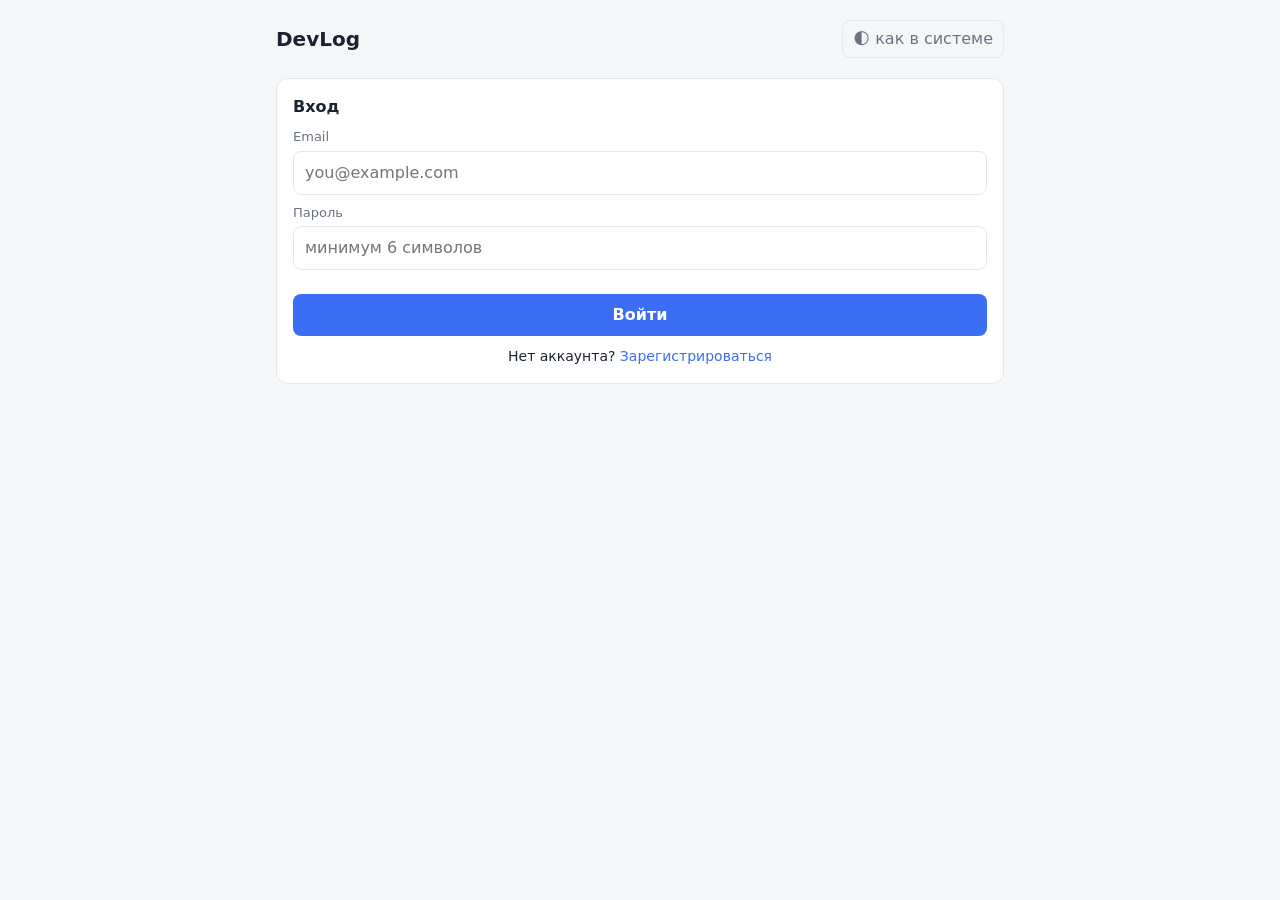
==== backend/src/main/resources/static/index.html @ 296bb6c6 "Отчёты по темам вместо пересказа по дням + очередь ИИ переживает лимит Groq + CI/CD Отчёт: - ИИ полу" ====
<!doctype html>
<html lang="ru">
<head>
<meta charset="utf-8">
<meta name="viewport" content="width=device-width, initial-scale=1">
<title>DevLog — дневник разработчика</title>
<style>
  /* Светлая тема — значения по умолчанию. Все цвета живут в переменных,
     поэтому тёмная тема ниже переопределяет только их, а не всю разметку. */
  :root {
    --bg: #f5f6f8; --card: #ffffff; --ink: #1c2330; --muted: #6b7382;
    --line: #e3e6ec; --accent: #3b6ef5; --accent-ink: #fff;
    --ok: #1f9d55; --warn: #b7791f; --err: #d64545;
    --input-bg: #ffffff; --chip-bg: #eef0f4; --accent-bg: #eef2fe;
    --ok-bg: #e7f6ec; --warn-bg: #fdf3e2; --err-bg: #fbe9e9;
    --preview-bg: #fbfcfe;
    --hm0: #e9ecf1; --hm1: #bcd0fb; --hm2: #8fb0f8; --hm3: #5f8bf4; --hm4: #3b6ef5;
  }

  /* Тёмная тема: либо выбрана кнопкой, либо взята из настроек системы
     (если пользователь явно не выбрал светлую). */
  :root[data-theme="dark"],
  :root:not([data-theme="light"]) {
    color-scheme: light;
  }
  @media (prefers-color-scheme: dark) {
    :root:not([data-theme="light"]) {
      color-scheme: dark;
      --bg: #14171d; --card: #1b1f27; --ink: #e7eaf0; --muted: #9aa3b2;
      --line: #2b313c; --accent: #6f97ff; --accent-ink: #0f1218;
      --ok: #4ec27f; --warn: #e0a33c; --err: #f07070;
      --input-bg: #141821; --chip-bg: #252b36; --accent-bg: #232c46;
      --ok-bg: #1b3327; --warn-bg: #33290f; --err-bg: #3a1f1f;
      --preview-bg: #171b22;
      --hm0: #262c36; --hm1: #24406e; --hm2: #33589b; --hm3: #4b74c9; --hm4: #6f97ff;
    }
  }
  :root[data-theme="dark"] {
    color-scheme: dark;
    --bg: #14171d; --card: #1b1f27; --ink: #e7eaf0; --muted: #9aa3b2;
    --line: #2b313c; --accent: #6f97ff; --accent-ink: #0f1218;
    --ok: #4ec27f; --warn: #e0a33c; --err: #f07070;
    --input-bg: #141821; --chip-bg: #252b36; --accent-bg: #232c46;
    --ok-bg: #1b3327; --warn-bg: #33290f; --err-bg: #3a1f1f;
    --preview-bg: #171b22;
    --hm0: #262c36; --hm1: #24406e; --hm2: #33589b; --hm3: #4b74c9; --hm4: #6f97ff;
  }
  * { box-sizing: border-box; }
  body { margin: 0; font-family: system-ui, -apple-system, "Segoe UI", Roboto, sans-serif;
    background: var(--bg); color: var(--ink); line-height: 1.5; }
  .wrap { max-width: 760px; margin: 0 auto; padding: 20px 16px 60px; }
  header.top { display: flex; align-items: center; justify-content: space-between; margin-bottom: 20px; }
  header.top h1 { font-size: 20px; margin: 0; }
  .muted { color: var(--muted); }
  .card { background: var(--card); border: 1px solid var(--line); border-radius: 12px; padding: 16px; margin-bottom: 14px; }
  label { display: block; font-size: 13px; color: var(--muted); margin: 8px 0 4px; }
  input, textarea, button, select { font: inherit; }
  input, textarea, select { width: 100%; padding: 9px 11px; border: 1px solid var(--line); border-radius: 8px;
    background: var(--input-bg); color: var(--ink); }
  textarea { resize: vertical; min-height: 76px; }
  .proj { display: inline-flex; align-items: center; gap: 5px; font-size: 12px; font-weight: 600;
    color: var(--muted); background: var(--chip-bg); padding: 2px 8px; border-radius: 6px; }
  .proj .dot { width: 8px; height: 8px; border-radius: 50%; background: var(--muted); }
  .proj-row { display: flex; align-items: center; justify-content: space-between; gap: 10px;
    padding: 8px 0; border-bottom: 1px solid var(--line); }
  .proj-row:last-child { border-bottom: none; }
  .ai-off { font-size: 11px; color: var(--warn); background: var(--warn-bg); padding: 1px 6px; border-radius: 5px; }
  button { cursor: pointer; border: none; border-radius: 8px; padding: 9px 14px; font-weight: 600; }
  button.primary { background: var(--accent); color: var(--accent-ink); }
  button.ghost { background: transparent; color: var(--muted); border: 1px solid var(--line); padding: 6px 10px; font-weight: 500; }
  button:disabled { opacity: .55; cursor: default; }
  .row { display: flex; gap: 10px; }
  .row > * { flex: 1; }
  .day { font-size: 13px; font-weight: 700; color: var(--muted); margin: 18px 2px 8px; text-transform: uppercase; letter-spacing: .03em; }
  .entry .raw { white-space: pre-wrap; }
  .badge { display: inline-block; font-size: 12px; font-weight: 600; padding: 2px 8px; border-radius: 20px; }
  .b-queued, .b-processing { background: var(--warn-bg); color: var(--warn); }
  .b-structured { background: var(--ok-bg); color: var(--ok); }
  .b-failed { background: var(--err-bg); color: var(--err); }
  .b-draft { background: var(--chip-bg); color: var(--muted); }
  .struct { margin-top: 10px; border-top: 1px dashed var(--line); padding-top: 10px; }
  .struct h4 { margin: 8px 0 2px; font-size: 13px; }
  .struct ul { margin: 2px 0 0; padding-left: 18px; }
  .tags { margin-top: 8px; }
  .tag-btn { cursor: pointer; }
  .tag { display: inline-block; background: var(--accent-bg); color: var(--accent); font-size: 12px; padding: 2px 8px; border-radius: 6px; margin: 2px 4px 0 0; }
  .entry-actions { margin-top: 10px; display: flex; gap: 8px; }
  .err { color: var(--err); font-size: 13px; min-height: 18px; }
  .ai-err { margin-top: 8px; font-size: 12px; color: var(--err); background: var(--err-bg); padding: 6px 9px; border-radius: 6px; }
  .hint-row { display: flex; justify-content: space-between; gap: 10px; font-size: 12px; margin-top: 4px; }
  /* Календарь активности: 7 строк (дни недели), недели идут колонками — как контрибуции на GitHub. */
  .hm-scroll { overflow-x: auto; padding-bottom: 4px; }
  .heatmap { display: grid; grid-template-rows: repeat(7, 10px); grid-auto-flow: column;
    grid-auto-columns: 10px; gap: 3px; width: max-content; }
  .hm-months { display: grid; grid-auto-flow: column; grid-auto-columns: 10px; gap: 3px;
    width: max-content; font-size: 10px; color: var(--muted); height: 14px; }
  .hm-cell { width: 10px; height: 10px; border-radius: 2px; background: var(--hm0); cursor: pointer; }
  .hm-cell.l1 { background: var(--hm1); } .hm-cell.l2 { background: var(--hm2); }
  .hm-cell.l3 { background: var(--hm3); } .hm-cell.l4 { background: var(--hm4); }
  .hm-cell.hm-out { visibility: hidden; }
  .hm-cell.hm-sel { outline: 2px solid var(--ink); outline-offset: 1px; }
  .streak { font-size: 15px; font-weight: 700; }
  .stats-head { display: flex; justify-content: space-between; align-items: baseline; gap: 10px;
    flex-wrap: wrap; margin-bottom: 10px; }
  .day-chip { display: inline-flex; align-items: center; gap: 6px; font-size: 12px; font-weight: 600;
    background: var(--accent-bg); color: var(--accent); padding: 3px 9px; border-radius: 6px; cursor: pointer; }
  .counter-over { color: var(--err); font-weight: 600; }
  /* Предпросмотр отчёта: показываем готовый документ, а не исходник Markdown. */
  .report-preview { margin-top: 10px; padding: 14px 16px; background: var(--preview-bg); border: 1px solid var(--line);
    border-radius: 8px; max-height: 420px; overflow-y: auto; }
  .report-preview h1 { font-size: 19px; margin: 0 0 8px; }
  .report-preview h2 { font-size: 15px; margin: 16px 0 4px; }
  .report-preview h3 { font-size: 14px; margin: 12px 0 2px; }
  .report-preview ul, .report-preview ol { margin: 4px 0; padding-left: 20px; }
  .report-preview code { font-size: 12px; background: var(--chip-bg); padding: 1px 5px; border-radius: 4px; }
  .report-preview p { margin: 6px 0; }
  .report-preview table { border-collapse: collapse; width: 100%; margin: 10px 0; font-size: 13px;
    display: block; overflow-x: auto; }
  .report-preview th, .report-preview td { border: 1px solid var(--line); padding: 5px 9px; text-align: left; }
  .report-preview th { background: var(--chip-bg); font-weight: 600; }
  .rep-row { display: flex; justify-content: space-between; align-items: center; gap: 10px;
    padding: 8px 0; border-bottom: 1px solid var(--line); font-size: 13px; }
  .rep-row:last-child { border-bottom: none; }
  .edit-box { width: 100%; }
  .switch { text-align: center; margin-top: 10px; font-size: 14px; }
  a.link { color: var(--accent); cursor: pointer; text-decoration: none; }
  .hidden { display: none; }
</style>
<script>
  // Ставим тему до отрисовки страницы, иначе при загрузке мигнёт светлым фоном.
  (function () {
    var t = localStorage.getItem('devlog_theme');
    if (t === 'dark' || t === 'light') document.documentElement.setAttribute('data-theme', t);
  })();
</script>
</head>
<body>
<div class="wrap">

  <!-- Экран входа/регистрации -->
  <section id="auth">
    <header class="top">
      <h1>DevLog</h1>
      <button class="ghost theme-btn" title="Тема оформления"></button>
    </header>
    <div class="card">
      <div id="authTitle" style="font-weight:700; margin-bottom:6px;">Вход</div>
      <div id="nameField" class="hidden">
        <label>Имя</label>
        <input id="name" placeholder="Как вас звать">
      </div>
      <label>Email</label>
      <input id="email" type="email" placeholder="you@example.com" autocomplete="username">
      <label>Пароль</label>
      <input id="password" type="password" placeholder="минимум 6 символов" autocomplete="current-password">
      <div class="err" id="authErr"></div>
      <button class="primary" id="authBtn" style="width:100%; margin-top:6px;">Войти</button>
      <div class="switch">
        <span id="switchText">Нет аккаунта?</span>
        <a class="link" id="switchLink">Зарегистрироваться</a>
      </div>
    </div>
  </section>

  <!-- Основной экран -->
  <section id="app" class="hidden">
    <header class="top">
      <h1>DevLog</h1>
      <div style="display:flex; align-items:center; gap:8px;">
        <span class="muted" id="who"></span>
        <button class="ghost theme-btn" title="Тема оформления"></button>
        <button class="ghost" id="logout">Выйти</button>
      </div>
    </header>

    <div class="card">
      <div style="font-weight:700; margin-bottom:4px;">Что сделал сегодня?</div>
      <div class="muted" style="font-size:13px;">Бросьте сюда сырые заметки — ИИ разберёт их на шаги, решения и итог.</div>
      <div class="row">
        <div>
          <label>Дата работы</label>
          <input id="occurredOn" type="date">
        </div>
        <div>
          <label>Проект</label>
          <select id="entryProject"><option value="">— без проекта —</option></select>
        </div>
      </div>
      <label>Заметка</label>
      <textarea id="rawText" placeholder="Напр.: чинил баг с виджетом — updateAll не звался при смене города, поправил, собрал v1.0.1"></textarea>
      <div class="hint-row">
        <span class="muted" id="draftHint"></span>
        <span class="muted" id="counter"></span>
      </div>
      <div class="err" id="addErr"></div>
      <button class="primary" id="addBtn" style="margin-top:6px;">Добавить запись</button>
      <span class="muted" style="font-size:12px; margin-left:8px;">или Ctrl+Enter</span>
    </div>

    <!-- Календарь активности за год + серия дней -->
    <div class="card" id="statsCard">
      <div class="stats-head">
        <span class="streak" id="streakText"></span>
        <span class="muted" style="font-size:13px;" id="statsSummary"></span>
      </div>
      <div class="hm-scroll">
        <div class="hm-months" id="heatmapMonths"></div>
        <div class="heatmap" id="heatmap"></div>
      </div>
    </div>

    <input id="searchBox" placeholder="Поиск по записям, сути и тегам" style="margin-bottom:10px;">

    <div style="display:flex; justify-content:space-between; align-items:center; gap:10px;">
      <select id="feedFilter" style="max-width:220px;"><option value="">Все проекты</option></select>
      <div style="display:flex; gap:8px;">
        <button class="ghost" id="projectsBtn">Проекты</button>
        <button class="ghost" id="githubBtn">GitHub</button>
        <button class="ghost" id="gitlabBtn">GitLab</button>
        <button class="ghost" id="textImportBtn">Импорт текста</button>
        <button class="ghost" id="reportBtn">Отчёты</button>
        <button class="ghost" id="refresh">Обновить</button>
      </div>
    </div>
    <div id="filterRow" style="margin-top:10px; display:flex; gap:8px; flex-wrap:wrap;">
      <span class="day-chip hidden" id="dayFilterChip"></span>
      <span class="day-chip hidden" id="tagFilterChip"></span>
    </div>
    <div id="feed"></div>

    <!-- Панель управления проектами -->
    <div id="projectPanel" class="card hidden">
      <div style="display:flex; justify-content:space-between; align-items:center;">
        <b>Проекты</b>
        <button class="ghost" id="projectClose">Закрыть</button>
      </div>
      <div class="muted" style="font-size:13px; margin-top:4px;">Группируйте записи по клиентам или продуктам. Для конфиденциального проекта можно выключить ИИ — его записи не отправляются на обработку.</div>
      <div id="projectList" style="margin-top:8px;"></div>
      <div class="row" style="margin-top:10px; align-items:flex-end;">
        <div style="flex:2;">
          <label>Название нового проекта</label>
          <input id="newProjectName" placeholder="Напр.: Клиент Acme">
        </div>
        <div style="flex:0 0 auto; padding-bottom:9px;">
          <label style="display:flex; align-items:center; gap:6px; margin:0; cursor:pointer;">
            <input type="checkbox" id="newProjectAiOff" style="width:auto;"> ИИ выкл.
          </label>
        </div>
      </div>
      <button class="primary" id="addProjectBtn" style="margin-top:8px;">Добавить проект</button>
    </div>

    <!-- Панель импорта коммитов с GitHub -->
    <div id="githubPanel" class="card hidden">
      <div style="display:flex; justify-content:space-between; align-items:center;">
        <b>Импорт коммитов с GitHub</b>
        <button class="ghost" id="githubClose">Закрыть</button>
      </div>
      <div class="muted" style="font-size:13px; margin-top:4px;">
        Коммиты за день превращаются в одну запись дневника — дальше её разбирает ИИ,
        как обычную заметку. Без токена ниже — только публичная активность: открытые
        репозитории и примерно последние 90 дней.
      </div>

      <label>Логин на GitHub</label>
      <div class="row" style="align-items:flex-end;">
        <div style="flex:2;"><input id="githubLogin" placeholder="например, vihrea1337"></div>
        <div style="flex:0 0 auto; padding-bottom:0;">
          <button class="ghost" id="githubSave">Сохранить</button>
        </div>
      </div>

      <label style="margin-top:10px; display:block;">Личный токен GitHub (для приватных репозиториев)</label>
      <div class="muted" style="font-size:13px;">
        Необязательно. С токеном импорт увидит и приватные репозитории, а не только
        публичную активность. Сам токен нигде не показывается после сохранения —
        только статус ниже. Создать: GitHub → Settings → Developer settings →
        Personal access tokens (достаточно классического токена без специальных scope,
        публичная информация о событиях доступна и так).
      </div>
      <div class="row" style="align-items:flex-end; margin-top:4px;">
        <div style="flex:2;">
          <input id="githubToken" type="password" placeholder="ghp_…">
        </div>
        <div style="flex:0 0 auto; padding-bottom:0; display:flex; gap:6px;">
          <button class="ghost" id="githubTokenSave">Привязать</button>
          <button class="ghost" id="githubTokenRemove">Отвязать</button>
        </div>
      </div>
      <span class="muted" id="githubTokenStatus" style="font-size:13px;"></span>

      <div class="row" style="margin-top:10px;">
        <div><label>С какого дня</label><input id="importFrom" type="date"></div>
        <div><label>По какой день</label><input id="importTo" type="date"></div>
      </div>
      <button class="primary" id="importBtn" style="margin-top:10px;">Импортировать</button>
      <span class="muted" id="importStatus" style="font-size:13px; margin-left:8px;"></span>
    </div>

    <!-- Панель импорта коммитов с GitLab -->
    <div id="gitlabPanel" class="card hidden">
      <div style="display:flex; justify-content:space-between; align-items:center;">
        <b>Импорт коммитов с GitLab</b>
        <button class="ghost" id="gitlabClose">Закрыть</button>
      </div>
      <div class="muted" style="font-size:13px; margin-top:4px;">
        Та же идея, что у GitHub: коммиты за день становятся одной записью, дальше её
        разбирает ИИ. У GitLab, в отличие от GitHub, нет анонимного/публичного доступа —
        токен обязателен, поэтому логин указывать не нужно: импорт видит активность
        владельца токена.
      </div>

      <label style="margin-top:10px; display:block;">Личный токен GitLab</label>
      <div class="muted" style="font-size:13px;">
        Обязательно. Токен нигде не показывается после сохранения — только статус ниже.
        Создать: GitLab → Preferences → Access Tokens (достаточно scope <code>read_api</code>).
      </div>
      <div class="row" style="align-items:flex-end; margin-top:4px;">
        <div style="flex:2;">
          <input id="gitlabToken" type="password" placeholder="glpat-…">
        </div>
        <div style="flex:0 0 auto; padding-bottom:0; display:flex; gap:6px;">
          <button class="ghost" id="gitlabTokenSave">Привязать</button>
          <button class="ghost" id="gitlabTokenRemove">Отвязать</button>
        </div>
      </div>
      <span class="muted" id="gitlabTokenStatus" style="font-size:13px;"></span>

      <div class="row" style="margin-top:10px;">
        <div><label>С какого дня</label><input id="gitlabImportFrom" type="date"></div>
        <div><label>По какой день</label><input id="gitlabImportTo" type="date"></div>
      </div>
      <button class="primary" id="gitlabImportBtn" style="margin-top:10px;">Импортировать</button>
      <span class="muted" id="gitlabImportStatus" style="font-size:13px; margin-left:8px;"></span>
    </div>

    <!-- Панель импорта произвольного текста (в т.ч. выгрузки Claude Code) -->
    <div id="textImportPanel" class="card hidden">
      <div style="display:flex; justify-content:space-between; align-items:center;">
        <b>Импорт текста</b>
        <button class="ghost" id="textImportClose">Закрыть</button>
      </div>
      <div class="muted" style="font-size:13px; margin-top:4px;">
        Вставьте любой текст с датами вида ГГГГ-ММ-ДД внутри строк — например, лог сессии
        Claude Code, экспорт чата или свои заметки. Текст разрежется по дням, каждый день
        станет отдельной записью и дальше разберётся ИИ, как обычная заметка. Повторная
        вставка того же текста не создаст дублей.
      </div>
      <textarea id="textImportInput" rows="10" style="width:100%; margin-top:8px; font-family:monospace; font-size:12px;"
        placeholder="2026-09-01 обсудили офлайн-кэш ленты...&#10;2026-09-02 занялись импортом текста..."></textarea>
      <button class="primary" id="textImportSubmit" style="margin-top:10px;">Импортировать</button>
      <span class="muted" id="textImportStatus" style="font-size:13px; margin-left:8px;"></span>
    </div>

    <!-- Панель отчётов -->
    <div id="reportPanel" class="card hidden">
      <div style="display:flex; justify-content:space-between; align-items:center;">
        <b>Отчёт за период</b>
        <button class="ghost" id="reportClose">Закрыть</button>
      </div>
      <div class="muted" style="font-size:13px; margin-top:4px;">
        Черновик собирается из ваших записей, ИИ причёсывает его в связный текст.
        Перед отправкой работодателю отчёт можно поправить руками.
      </div>

      <div class="row" style="margin-top:10px;">
        <div><label>С какого дня</label><input id="reportFrom" type="date"></div>
        <div><label>По какой день</label><input id="reportTo" type="date"></div>
      </div>
      <div style="display:flex; gap:8px; flex-wrap:wrap; margin-top:8px;">
        <button class="ghost period-btn" data-period="week">Эта неделя</button>
        <button class="ghost period-btn" data-period="month">Этот месяц</button>
        <button class="ghost period-btn" data-period="prev">Прошлый месяц</button>
      </div>
      <button class="primary" id="reportBuild" style="margin-top:10px;">Собрать отчёт</button>
      <span class="muted" id="reportStatus" style="font-size:13px; margin-left:8px;"></span>

      <!-- Результат -->
      <div id="reportResult" class="hidden" style="margin-top:14px; border-top:1px solid var(--line); padding-top:12px;">
        <b id="reportTitle"></b>
        <div id="reportPreview" class="report-preview"></div>
        <textarea id="reportEditor" class="hidden" style="min-height:280px; margin-top:10px;"></textarea>
        <div class="entry-actions" style="flex-wrap:wrap;">
          <button class="ghost" id="reportEdit">Править текст</button>
          <button class="primary hidden" id="reportSave">Сохранить правки</button>
          <button class="ghost hidden" id="reportCancelEdit">Отмена</button>
          <button class="ghost" id="reportShare">Поделиться ссылкой</button>
          <button class="ghost hidden" id="reportRevoke">Отозвать ссылку</button>
          <button class="ghost" id="reportDownload">Скачать .md</button>
          <button class="ghost" id="reportPrint">Печать / PDF</button>
          <button class="ghost" id="reportExportGithub">Экспортировать в GitHub</button>
        </div>
        <div id="reportLink" class="muted" style="font-size:13px; margin-top:6px;"></div>
        <div id="reportExportStatus" class="muted" style="font-size:13px; margin-top:6px;"></div>
      </div>

      <!-- Ранее собранные отчёты -->
      <div style="margin-top:16px;">
        <div class="muted" style="font-size:13px; font-weight:600;">Собранные отчёты</div>
        <div id="reportHistory"></div>
      </div>
    </div>
  </section>

</div>

<script>
  const TOKEN_KEY = 'devlog_token';
  const getToken = () => localStorage.getItem(TOKEN_KEY);
  const setToken = t => localStorage.setItem(TOKEN_KEY, t);
  const clearToken = () => localStorage.removeItem(TOKEN_KEY);

  let mode = 'login'; // login | register
  let refreshTimer = null;
  let projects = [];  // проекты текущего пользователя
  let serverConfig = { aiEnabled: true, aiDailyLimit: 0 }; // включён ли ИИ на сервере
  let eventStream = null;   // открытое SSE-соединение: сервер сам сообщает, что запись готова
  let liveUpdates = false;  // подключено ли оно сейчас

  // --- Обёртка над fetch: добавляет токен и JSON-заголовки ---
  async function api(path, { method = 'GET', body = null } = {}) {
    const headers = {};
    if (body) headers['Content-Type'] = 'application/json';
    const t = getToken();
    if (t) headers['Authorization'] = 'Bearer ' + t;
    return fetch(path, { method, headers, body: body ? JSON.stringify(body) : null });
  }

  const esc = s => (s ?? '').replace(/[&<>"]/g, c => ({ '&':'&amp;','<':'&lt;','>':'&gt;','"':'&quot;' }[c]));
  const $ = id => document.getElementById(id);

  // Дата в виде ГГГГ-ММ-ДД по МЕСТНОМУ времени.
  // toISOString() отдаёт время по Гринвичу: восточнее Лондона (Сургут — UTC+5) местная
  // полночь там ещё «вчера», и дата съезжала на день назад.
  const ymd = d => d.getFullYear() + '-' +
    String(d.getMonth() + 1).padStart(2, '0') + '-' + String(d.getDate()).padStart(2, '0');
  const parseYmd = s => { const [y, m, d] = s.split('-').map(Number); return new Date(y, m - 1, d); };

  // --- Тема оформления: система → тёмная → светлая → система ---
  const THEME_KEY = 'devlog_theme';
  const THEME_LABEL = { system: '🌓 как в системе', dark: '🌙 тёмная', light: '☀️ светлая' };

  function currentTheme() {
    const t = localStorage.getItem(THEME_KEY);
    return t === 'dark' || t === 'light' ? t : 'system';
  }

  function applyTheme(theme) {
    if (theme === 'system') {
      document.documentElement.removeAttribute('data-theme');
      localStorage.removeItem(THEME_KEY);
    } else {
      document.documentElement.setAttribute('data-theme', theme);
      localStorage.setItem(THEME_KEY, theme);
    }
    document.querySelectorAll('.theme-btn').forEach(b => { b.textContent = THEME_LABEL[theme]; });
  }

  document.querySelectorAll('.theme-btn').forEach(b => {
    b.onclick = () => {
      const order = ['system', 'dark', 'light'];
      applyTheme(order[(order.indexOf(currentTheme()) + 1) % order.length]);
    };
  });
  applyTheme(currentTheme());

  // --- Переключение login/register ---
  function setMode(m) {
    mode = m;
    $('authTitle').textContent = m === 'login' ? 'Вход' : 'Регистрация';
    $('authBtn').textContent = m === 'login' ? 'Войти' : 'Создать аккаунт';
    $('nameField').classList.toggle('hidden', m === 'login');
    $('switchText').textContent = m === 'login' ? 'Нет аккаунта?' : 'Уже есть аккаунт?';
    $('switchLink').textContent = m === 'login' ? 'Зарегистрироваться' : 'Войти';
    $('authErr').textContent = '';
  }
  $('switchLink').onclick = () => setMode(mode === 'login' ? 'register' : 'login');

  // --- Вход / регистрация ---
  $('authBtn').onclick = async () => {
    const email = $('email').value.trim();
    const password = $('password').value;
    $('authErr').textContent = '';
    const path = mode === 'login' ? '/api/auth/login' : '/api/auth/register';
    const body = mode === 'login'
      ? { email, password }
      : { email, password, displayName: $('name').value.trim() };
    try {
      const res = await api(path, { method: 'POST', body });
      const data = await res.json().catch(() => ({}));
      if (!res.ok) { $('authErr').textContent = data.error || 'Ошибка (' + res.status + ')'; return; }
      setToken(data.token);
      showApp(data.user);
    } catch (e) {
      $('authErr').textContent = 'Сеть недоступна';
    }
  };

  $('logout').onclick = () => { stopLiveUpdates(); clearToken(); location.reload(); };

  // --- Черновик: не терять недописанную заметку ---
  // Закрыл вкладку на середине мысли — текст должен остаться. Храним его в браузере
  // и восстанавливаем при следующем открытии; после успешной отправки чистим.
  const DRAFT_KEY = 'devlog_draft';
  const MAX_TEXT = 20000; // тот же потолок, что на сервере (MAX_RAW_TEXT_LENGTH)

  function updateCounter() {
    const len = $('rawText').value.length;
    const el = $('counter');
    el.textContent = len ? len.toLocaleString('ru') + ' / ' + MAX_TEXT.toLocaleString('ru') : '';
    el.classList.toggle('counter-over', len > MAX_TEXT);
  }

  function saveDraft() {
    const text = $('rawText').value;
    if (text.trim()) {
      localStorage.setItem(DRAFT_KEY, text);
      $('draftHint').textContent = 'черновик сохранён';
    } else {
      localStorage.removeItem(DRAFT_KEY);
      $('draftHint').textContent = '';
    }
    updateCounter();
  }

  function restoreDraft() {
    const saved = localStorage.getItem(DRAFT_KEY);
    if (saved) {
      $('rawText').value = saved;
      $('draftHint').textContent = 'восстановлен черновик';
    }
    updateCounter();
  }

  $('rawText').addEventListener('input', saveDraft);
  // Ctrl+Enter (на Mac ⌘+Enter) — отправить, не тянясь к мыши.
  $('rawText').addEventListener('keydown', e => {
    if (e.key === 'Enter' && (e.ctrlKey || e.metaKey)) { e.preventDefault(); $('addBtn').click(); }
  });

  // --- Добавление записи ---
  $('addBtn').onclick = async () => {
    const rawText = $('rawText').value.trim();
    $('addErr').textContent = '';
    if (!rawText) { $('addErr').textContent = 'Напишите, что сделали'; return; }
    if (rawText.length > MAX_TEXT) {
      $('addErr').textContent = 'Заметка длиннее ' + MAX_TEXT.toLocaleString('ru') + ' символов — разбейте её на несколько';
      return;
    }
    $('addBtn').disabled = true;
    try {
      const res = await api('/api/entries', {
        method: 'POST',
        body: { occurredOn: $('occurredOn').value, rawText, projectId: $('entryProject').value || null },
      });
      if (res.ok) {
        $('rawText').value = '';
        localStorage.removeItem(DRAFT_KEY);
        $('draftHint').textContent = '';
        updateCounter();
        $('rawText').focus();
        await loadEntries();
        loadStats();
      } else {
        const data = await res.json().catch(() => ({}));
        $('addErr').textContent = data.error || 'Не удалось сохранить (' + res.status + ')';
      }
    } finally {
      $('addBtn').disabled = false;
    }
  };

  $('refresh').onclick = loadEntries;

  const STATUS = {
    queued: ['в очереди', 'b-queued'], processing: ['обрабатывается…', 'b-processing'],
    structured: ['готово', 'b-structured'], failed: ['ошибка ИИ', 'b-failed'], draft: ['черновик', 'b-draft'],
  };

  // Если ИИ на сервере выключен (нет ключа), запись честно висит в очереди — так и пишем,
  // а не делаем вид, что вот-вот обработается.
  function statusOf(e) {
    if (!serverConfig.aiEnabled && (e.status === 'queued' || e.status === 'processing')) {
      return ['ИИ выключен', 'b-draft'];
    }
    return STATUS[e.status] || [e.status, 'b-draft'];
  }

  const projById = id => projects.find(p => p.id === id);
  function projChipHtml(projectId) {
    const p = projectId && projById(projectId);
    if (!p) return '';
    const color = p.color || 'var(--muted)';
    return `<div style="margin-top:8px;"><span class="proj"><span class="dot" style="background:${esc(color)}"></span>${esc(p.name)}${p.aiEnabled ? '' : ' <span class="ai-off">ИИ выкл.</span>'}</span></div>`;
  }

  function structuredHtml(s) {
    if (!s) return '';
    const list = (title, arr) => (arr && arr.length)
      ? `<h4>${title}</h4><ul>${arr.map(x => `<li>${esc(x)}</li>`).join('')}</ul>` : '';
    const tags = (s.tags && s.tags.length)
      ? `<div class="tags">${s.tags.map(t => `<span class="tag tag-btn" data-tag="${esc(t)}">${esc(t)}</span>`).join('')}</div>` : '';
    return `<div class="struct">
      ${s.summary ? `<div><b>${esc(s.summary)}</b></div>` : ''}
      ${list('Шаги', s.steps)}
      ${list('Решения', s.decisions)}
      ${list('Проблемы', s.problems)}
      ${s.outcome ? `<h4>Итог</h4><div>${esc(s.outcome)}</div>` : ''}
      ${tags}
    </div>`;
  }

  function entryHtml(e) {
    const [label, cls] = statusOf(e);
    // Причину неудачи показываем прямо в карточке: «ошибка ИИ» без объяснения бесполезна.
    const errHtml = e.aiError ? `<div class="ai-err">${esc(e.aiError)}</div>` : '';
    return `<div class="card entry" data-id="${e.id}">
      <div style="display:flex; justify-content:space-between; gap:10px;">
        <div class="raw">${esc(e.rawText)}</div>
        <span class="badge ${cls}">${label}</span>
      </div>
      ${errHtml}
      ${projChipHtml(e.projectId)}
      ${structuredHtml(e.structured)}
      <div class="entry-actions">
        <button class="ghost act-edit">Изменить</button>
        <button class="ghost act-reprocess">Переобработать</button>
        <button class="ghost act-delete">Удалить</button>
      </div>
    </div>`;
  }

  /**
   * Правка записи прямо в карточке: текст превращается в поле ввода.
   * После сохранения сервер сам поставит запись обратно в очередь — структура ИИ
   * относилась к старому тексту и больше не верна.
   */
  function startEdit(card, entry) {
    const raw = card.querySelector('.raw');
    const actions = card.querySelector('.entry-actions');
    const box = document.createElement('textarea');
    box.className = 'edit-box';
    box.value = entry.rawText;
    raw.replaceWith(box);
    actions.innerHTML = '<button class="primary act-save">Сохранить</button>' +
      '<button class="ghost act-cancel">Отмена</button>';
    box.focus();
    box.setSelectionRange(box.value.length, box.value.length);

    const save = async () => {
      const text = box.value.trim();
      if (!text) { box.focus(); return; }
      actions.querySelector('.act-save').disabled = true;
      const res = await api('/api/entries/' + entry.id, { method: 'PUT', body: { rawText: text } });
      if (!res.ok) {
        const data = await res.json().catch(() => ({}));
        alert(data.error || 'Не удалось сохранить (' + res.status + ')');
        actions.querySelector('.act-save').disabled = false;
        return;
      }
      loadEntries();
    };

    actions.querySelector('.act-save').onclick = save;
    actions.querySelector('.act-cancel').onclick = loadEntries;
    box.addEventListener('keydown', e => {
      if (e.key === 'Enter' && (e.ctrlKey || e.metaKey)) { e.preventDefault(); save(); }
      if (e.key === 'Escape') loadEntries();
    });
  }

  async function loadEntries() {
    if (refreshTimer) { clearTimeout(refreshTimer); refreshTimer = null; }
    const params = new URLSearchParams();
    if ($('feedFilter').value) params.set('projectId', $('feedFilter').value);
    if (dayFilter) { params.set('from', dayFilter); params.set('to', dayFilter); }
    if (searchQuery) params.set('q', searchQuery);
    if (tagFilter) params.set('tag', tagFilter);
    const query = params.toString();
    const res = await api('/api/entries' + (query ? '?' + query : ''));
    if (res.status === 401) { clearToken(); location.reload(); return; }
    const entries = await res.json();
    const feed = $('feed');
    if (!entries.length) {
      feed.innerHTML = '<div class="muted" style="margin-top:14px;">'
        + (dayFilter || tagFilter || searchQuery ? 'Ничего не нашлось — попробуйте снять фильтры.'
                                                 : 'Пока пусто. Добавьте первую запись выше.')
        + '</div>';
      return;
    }
    let html = '', lastDay = null;
    for (const e of entries) {
      if (e.occurredOn !== lastDay) { html += `<div class="day">${esc(dayTitle(e.occurredOn))}</div>`; lastDay = e.occurredOn; }
      html += entryHtml(e);
    }
    feed.innerHTML = html;
    // Кнопки на карточках.
    const byId = Object.fromEntries(entries.map(e => [e.id, e]));
    feed.querySelectorAll('.entry').forEach(card => {
      const id = card.dataset.id;
      card.querySelector('.act-edit').onclick = () => startEdit(card, byId[id]);
      card.querySelectorAll('.tag-btn').forEach(t => {
        t.onclick = () => setTagFilter(t.dataset.tag === tagFilter ? null : t.dataset.tag);
      });
      card.querySelector('.act-delete').onclick = async () => {
        if (!confirm('Удалить запись?')) return;
        await api('/api/entries/' + id, { method: 'DELETE' });
        loadEntries();
        loadStats();
      };
      card.querySelector('.act-reprocess').onclick = async () => {
        await api('/api/entries/' + id + '/reprocess', { method: 'POST' });
        loadEntries();
      };
    });
    // Запасной вариант: если живого соединения нет (старый браузер, прокси режет SSE),
    // возвращаемся к опросу раз в несколько секунд. При выключенном ИИ ждать нечего.
    const waiting = entries.some(e => e.status === 'queued' || e.status === 'processing');
    if (!liveUpdates && serverConfig.aiEnabled && waiting) {
      refreshTimer = setTimeout(loadEntries, 4000);
    }
  }

  // --- Календарь активности («летопись» одним взглядом) ---
  const MONTHS_SHORT = ['янв','фев','мар','апр','май','июн','июл','авг','сен','окт','ноя','дек'];
  const MONTHS_GEN = ['января','февраля','марта','апреля','мая','июня','июля',
    'августа','сентября','октября','ноября','декабря'];
  const WEEKDAYS = ['воскресенье','понедельник','вторник','среда','четверг','пятница','суббота'];

  /** Заголовок дня в ленте: «сегодня, 12 августа» вместо «2026-08-12». */
  function dayTitle(key) {
    const d = parseYmd(key);
    const now = new Date();
    const yesterday = new Date(now);
    yesterday.setDate(yesterday.getDate() - 1);
    const base = d.getDate() + ' ' + MONTHS_GEN[d.getMonth()] +
      (d.getFullYear() !== now.getFullYear() ? ' ' + d.getFullYear() : '');
    if (key === ymd(now)) return 'сегодня, ' + base;
    if (key === ymd(yesterday)) return 'вчера, ' + base;
    return WEEKDAYS[d.getDay()] + ', ' + base;
  }

  function levelOf(n) {
    if (!n) return 0;
    if (n === 1) return 1;
    if (n <= 2) return 2;
    if (n <= 4) return 3;
    return 4;
  }

  function pluralDays(n) {
    const t = n % 100, o = n % 10;
    if (t >= 11 && t <= 14) return 'дней';
    if (o === 1) return 'день';
    if (o >= 2 && o <= 4) return 'дня';
    return 'дней';
  }

  function renderHeatmap(s) {
    const days = s.days || {};
    const start = parseYmd(s.from), end = parseYmd(s.to);
    // Сетка идёт колонками по неделям, поэтому начинаем с понедельника той недели, куда попал start.
    const gridStart = new Date(start);
    gridStart.setDate(gridStart.getDate() - ((gridStart.getDay() + 6) % 7));

    // Идём ровно понеделями: одна колонка = одна неделя, 7 ячеек сверху вниз.
    // Подпись месяца ставим на ту колонку, с которой начинается новый месяц.
    const cells = [], months = [];
    const cursor = new Date(gridStart);
    let lastMonth = -1;
    while (cursor <= end) {
      const columnMonth = cursor.getMonth();
      months.push(`<div>${columnMonth !== lastMonth ? MONTHS_SHORT[columnMonth] : ''}</div>`);
      lastMonth = columnMonth;
      for (let i = 0; i < 7; i++) {
        const key = ymd(cursor);
        const n = days[key] || 0;
        const outside = cursor < start || cursor > end;
        const title = outside ? '' : key + ' · ' + (n ? n + ' зап.' : 'нет записей');
        cells.push(`<div class="hm-cell l${levelOf(n)}${outside ? ' hm-out' : ''}"`
          + ` title="${title}" data-day="${key}"></div>`);
        cursor.setDate(cursor.getDate() + 1);
      }
    }

    $('heatmap').innerHTML = cells.join('');
    $('heatmapMonths').innerHTML = months.join('');

    // Клик по дню — показать записи только за этот день (повторный клик снимает фильтр).
    $('heatmap').querySelectorAll('.hm-cell').forEach(cell => {
      if (cell.classList.contains('hm-out')) return;
      cell.onclick = () => setDayFilter(dayFilter === cell.dataset.day ? null : cell.dataset.day);
    });
    markSelectedDay();

    const streak = s.currentStreak;
    $('streakText').textContent = streak
      ? '🔥 ' + streak + ' ' + pluralDays(streak) + ' подряд'
      : 'Серия прервана — самое время записать сегодняшнее';
    $('statsSummary').textContent =
      `${s.totalEntries} зап. за год · ${s.activeDays} активных дней · рекорд ${s.longestStreak}`;
  }

  async function loadStats() {
    const res = await api('/api/stats/activity');
    if (res.ok) renderHeatmap(await res.json());
  }

  // --- Фильтры ленты: конкретный день, тег, поиск по тексту ---
  let dayFilter = null;
  let tagFilter = null;
  let searchQuery = '';
  let searchTimer = null;

  function markSelectedDay() {
    $('heatmap').querySelectorAll('.hm-cell').forEach(c => {
      c.classList.toggle('hm-sel', !!dayFilter && c.dataset.day === dayFilter);
    });
  }

  function renderFilterChips() {
    $('dayFilterChip').classList.toggle('hidden', !dayFilter);
    if (dayFilter) $('dayFilterChip').textContent = dayTitle(dayFilter) + ' ✕';
    $('tagFilterChip').classList.toggle('hidden', !tagFilter);
    if (tagFilter) $('tagFilterChip').textContent = '#' + tagFilter + ' ✕';
  }

  function setDayFilter(day) {
    dayFilter = day;
    renderFilterChips();
    markSelectedDay();
    loadEntries();
  }

  function setTagFilter(tag) {
    tagFilter = tag;
    renderFilterChips();
    loadEntries();
  }

  $('dayFilterChip').onclick = () => setDayFilter(null);
  $('tagFilterChip').onclick = () => setTagFilter(null);

  // Поиск с задержкой: запрос уходит, когда человек перестал печатать,
  // а не на каждую букву.
  $('searchBox').addEventListener('input', () => {
    clearTimeout(searchTimer);
    searchTimer = setTimeout(() => {
      searchQuery = $('searchBox').value.trim();
      loadEntries();
    }, 300);
  });

  // --- Живые обновления: сервер сам сообщает, что запись обработана ---
  // Раньше страница опрашивала сервер каждые 4 секунды. Теперь держим одно открытое
  // соединение (SSE) и обновляем ленту по событию. Браузерный EventSource не умеет
  // добавлять заголовок Authorization, поэтому токен кладём в cookie с узким путём:
  // она уходит только на /api/events и не светится в адресной строке и логах прокси.
  function startLiveUpdates() {
    if (!window.EventSource || !getToken()) return;
    document.cookie = 'devlog_sse=' + getToken() + '; path=/api/events; SameSite=Strict'
      + (location.protocol === 'https:' ? '; Secure' : '');
    stopLiveUpdates();
    eventStream = new EventSource('/api/events');
    eventStream.addEventListener('ready', () => { liveUpdates = true; });
    eventStream.addEventListener('entry', () => { loadEntries(); loadStats(); });
    eventStream.addEventListener('unauthorized', () => { stopLiveUpdates(); });
    // При обрыве браузер переподключается сам; до этого работает запасной опрос.
    eventStream.onerror = () => { liveUpdates = false; };
  }

  function stopLiveUpdates() {
    if (eventStream) { eventStream.close(); eventStream = null; }
    liveUpdates = false;
    document.cookie = 'devlog_sse=; path=/api/events; Max-Age=0';
  }

  // Настройки сервера (включён ли ИИ) — от них зависит, что писать в статусах записей.
  async function loadConfig() {
    const res = await api('/api/config');
    if (res.ok) serverConfig = await res.json();
  }

  // Статус токена GitHub — сам токен никогда не приходит с сервера, только этот флаг.
  function updateGithubTokenStatus(user) {
    $('githubTokenStatus').textContent = user && user.githubTokenBound
      ? 'привязан — импорт видит и приватные репозитории'
      : 'не привязан — импорт видит только публичную активность';
  }

  // Статус токена GitLab — у GitLab токен обязателен для любого импорта (не только приватного).
  function updateGitlabTokenStatus(user) {
    $('gitlabTokenStatus').textContent = user && user.gitlabTokenBound
      ? 'привязан — можно импортировать'
      : 'не привязан — без токена импортировать нечего';
  }

  async function showApp(user) {
    $('auth').classList.add('hidden');
    $('app').classList.remove('hidden');
    $('who').textContent = user ? user.displayName : '';
    if (user && user.githubLogin) $('githubLogin').value = user.githubLogin;
    updateGithubTokenStatus(user);
    updateGitlabTokenStatus(user);
    $('occurredOn').value = ymd(new Date());
    restoreDraft();
    $('rawText').focus();
    startLiveUpdates();
    loadStats();
    await loadConfig();
    loadProjects();
    loadEntries();
  }

  // --- Проекты ---
  function fillProjectSelects() {
    const optionsHtml = projects.map(p => `<option value="${p.id}">${esc(p.name)}</option>`).join('');
    const cur = $('entryProject').value;
    $('entryProject').innerHTML = '<option value="">— без проекта —</option>' + optionsHtml;
    $('entryProject').value = cur;
    const curF = $('feedFilter').value;
    $('feedFilter').innerHTML = '<option value="">Все проекты</option>' + optionsHtml;
    $('feedFilter').value = curF;
  }

  function renderProjectList() {
    const box = $('projectList');
    if (!projects.length) { box.innerHTML = '<div class="muted" style="font-size:13px;">Пока нет проектов.</div>'; return; }
    box.innerHTML = projects.map(p => {
      const color = p.color || 'var(--muted)';
      const exportOn = !!p.githubExportRepo;
      return `<div class="proj-row" data-id="${p.id}">
        <span class="proj"><span class="dot" style="background:${esc(color)}"></span>${esc(p.name)}${p.aiEnabled ? '' : ' <span class="ai-off">ИИ выкл.</span>'}${exportOn ? ' <span class="ai-off" style="background:none;">GitHub-экспорт вкл.</span>' : ''}</span>
        <span>
          <button class="ghost proj-export-toggle">GitHub-экспорт</button>
          <button class="ghost proj-del">Удалить</button>
        </span>
      </div>
      <div class="proj-export-form hidden" style="margin:0 0 10px; padding:8px; border:1px solid var(--line); border-radius:8px;">
        <div class="muted" style="font-size:12px; margin-bottom:6px;">
          Отчёты этого проекта можно вручную положить в файл в вашем репозитории (по кнопке
          на отчёте) — рядом с настоящими коммитами появляется человеческое "что и зачем делалось".
          Нужен привязанный личный токен GitHub (см. панель GitHub) с правом записи в репозиторий.
        </div>
        <div class="row">
          <div style="flex:2;"><label>Репозиторий (owner/repo)</label><input class="proj-export-repo" placeholder="например, vihrea1337/devlog" value="${esc(p.githubExportRepo || '')}"></div>
          <div style="flex:2;"><label>Путь до файла</label><input class="proj-export-path" placeholder="docs/devlog.md" value="${esc(p.githubExportPath || '')}"></div>
        </div>
        <div class="muted" style="font-size:12px; margin-top:4px;">Пустой репозиторий — экспорт выключен. Пустой путь при заданном репозитории — подставится docs/devlog.md.</div>
        <button class="ghost proj-export-save" style="margin-top:6px;">Сохранить</button>
        <span class="muted proj-export-status" style="font-size:13px; margin-left:8px;"></span>
      </div>`;
    }).join('');
    box.querySelectorAll('.proj-row').forEach(row => {
      const id = row.dataset.id;
      const form = row.nextElementSibling; // .proj-export-form, соседний блок того же проекта

      row.querySelector('.proj-del').onclick = async () => {
        if (!confirm('Удалить проект? Записи останутся, но станут «без проекта».')) return;
        await api('/api/projects/' + id, { method: 'DELETE' });
        await loadProjects();
        loadEntries();
      };

      row.querySelector('.proj-export-toggle').onclick = () => form.classList.toggle('hidden');

      form.querySelector('.proj-export-save').onclick = async () => {
        const repo = form.querySelector('.proj-export-repo').value.trim();
        const path = form.querySelector('.proj-export-path').value.trim();
        const status = form.querySelector('.proj-export-status');
        status.textContent = 'Сохраняем…';
        const res = await api('/api/projects/' + id, {
          method: 'PUT',
          body: { githubExportRepo: repo, githubExportPath: path },
        });
        const data = await res.json().catch(() => ({}));
        if (!res.ok) { status.textContent = data.error || 'не вышло'; return; }
        status.textContent = 'Сохранено';
        await loadProjects();
      };
    });
  }

  async function loadProjects() {
    const res = await api('/api/projects');
    if (!res.ok) return;
    projects = await res.json();
    fillProjectSelects();
    renderProjectList();
  }

  $('projectsBtn').onclick = () => $('projectPanel').classList.toggle('hidden');
  $('projectClose').onclick = () => $('projectPanel').classList.add('hidden');
  $('feedFilter').onchange = loadEntries;

  $('addProjectBtn').onclick = async () => {
    const name = $('newProjectName').value.trim();
    if (!name) return;
    $('addProjectBtn').disabled = true;
    try {
      const res = await api('/api/projects', {
        method: 'POST',
        body: { name, aiEnabled: !$('newProjectAiOff').checked },
      });
      if (res.ok) {
        $('newProjectName').value = '';
        $('newProjectAiOff').checked = false;
        await loadProjects();
      }
    } finally {
      $('addProjectBtn').disabled = false;
    }
  };

  // --- Импорт коммитов с GitHub ---
  // Киллер-фича из концепции: «нет истории кроме коммитов» превращается в дневник,
  // который заполняется сам. Токен не нужен — берём публичную активность.
  $('githubBtn').onclick = () => {
    $('githubPanel').classList.toggle('hidden');
    if ($('githubPanel').classList.contains('hidden')) return;
    if (!$('importFrom').value) {
      const weekAgo = new Date();
      weekAgo.setDate(weekAgo.getDate() - 7);
      $('importFrom').value = ymd(weekAgo);
      $('importTo').value = ymd(new Date());
    }
    $('githubPanel').scrollIntoView({ behavior: 'smooth' });
  };
  $('githubClose').onclick = () => $('githubPanel').classList.add('hidden');

  $('githubSave').onclick = async () => {
    const res = await api('/api/me', { method: 'PUT', body: { githubLogin: $('githubLogin').value.trim() } });
    const data = await res.json().catch(() => ({}));
    $('importStatus').textContent = res.ok ? 'логин сохранён' : (data.error || 'не сохранилось');
  };

  $('githubTokenSave').onclick = async () => {
    const token = $('githubToken').value.trim();
    if (!token) { $('githubTokenStatus').textContent = 'Вставьте токен'; return; }
    const res = await api('/api/me/github-token', { method: 'POST', body: { token } });
    const data = await res.json().catch(() => ({}));
    if (!res.ok) { $('githubTokenStatus').textContent = data.error || 'не сохранилось'; return; }
    $('githubToken').value = ''; // поле не должно хранить токен дольше, чем нужно для отправки
    updateGithubTokenStatus(data);
  };

  $('githubTokenRemove').onclick = async () => {
    const res = await api('/api/me/github-token', { method: 'DELETE' });
    const data = await res.json().catch(() => ({}));
    if (!res.ok) { $('githubTokenStatus').textContent = data.error || 'не вышло'; return; }
    updateGithubTokenStatus(data);
  };

  $('importBtn').onclick = async () => {
    $('importBtn').disabled = true;
    $('importStatus').textContent = 'Спрашиваем GitHub…';
    try {
      const res = await api('/api/import/github', {
        method: 'POST',
        body: {
          periodStart: $('importFrom').value,
          periodEnd: $('importTo').value,
          projectId: $('feedFilter').value || null,
        },
      });
      const data = await res.json().catch(() => ({}));
      if (!res.ok) { $('importStatus').textContent = data.error || 'Не вышло (' + res.status + ')'; return; }
      $('importStatus').textContent = (data.commits
        ? `коммитов: ${data.commits}, записей создано: ${data.created}` +
          (data.skipped ? `, уже было: ${data.skipped}` : '')
        : 'за этот период коммитов не нашлось') +
        (data.truncated ? ' (упёрлись в лимит запросов к GitHub — часть пушей не проверена, попробуйте период короче)' : '');
      loadEntries();
      loadStats();
    } finally {
      $('importBtn').disabled = false;
    }
  };

  // --- Импорт коммитов с GitLab (та же идея, что у GitHub, но токен обязателен) ---
  $('gitlabBtn').onclick = () => {
    $('gitlabPanel').classList.toggle('hidden');
    if ($('gitlabPanel').classList.contains('hidden')) return;
    if (!$('gitlabImportFrom').value) {
      const weekAgo = new Date();
      weekAgo.setDate(weekAgo.getDate() - 7);
      $('gitlabImportFrom').value = ymd(weekAgo);
      $('gitlabImportTo').value = ymd(new Date());
    }
    $('gitlabPanel').scrollIntoView({ behavior: 'smooth' });
  };
  $('gitlabClose').onclick = () => $('gitlabPanel').classList.add('hidden');

  $('gitlabTokenSave').onclick = async () => {
    const token = $('gitlabToken').value.trim();
    if (!token) { $('gitlabTokenStatus').textContent = 'Вставьте токен'; return; }
    const res = await api('/api/me/gitlab-token', { method: 'POST', body: { token } });
    const data = await res.json().catch(() => ({}));
    if (!res.ok) { $('gitlabTokenStatus').textContent = data.error || 'не сохранилось'; return; }
    $('gitlabToken').value = ''; // поле не должно хранить токен дольше, чем нужно для отправки
    updateGitlabTokenStatus(data);
  };

  $('gitlabTokenRemove').onclick = async () => {
    const res = await api('/api/me/gitlab-token', { method: 'DELETE' });
    const data = await res.json().catch(() => ({}));
    if (!res.ok) { $('gitlabTokenStatus').textContent = data.error || 'не вышло'; return; }
    updateGitlabTokenStatus(data);
  };

  $('gitlabImportBtn').onclick = async () => {
    $('gitlabImportBtn').disabled = true;
    $('gitlabImportStatus').textContent = 'Спрашиваем GitLab…';
    try {
      const res = await api('/api/import/gitlab', {
        method: 'POST',
        body: {
          periodStart: $('gitlabImportFrom').value,
          periodEnd: $('gitlabImportTo').value,
          projectId: $('feedFilter').value || null,
        },
      });
      const data = await res.json().catch(() => ({}));
      if (!res.ok) { $('gitlabImportStatus').textContent = data.error || 'Не вышло (' + res.status + ')'; return; }
      $('gitlabImportStatus').textContent = (data.commits
        ? `коммитов: ${data.commits}, записей создано: ${data.created}` +
          (data.skipped ? `, уже было: ${data.skipped}` : '')
        : 'за этот период коммитов не нашлось') +
        (data.truncated ? ' (упёрлись в лимит запросов к GitLab — часть пушей не проверена, попробуйте период короче)' : '');
      loadEntries();
      loadStats();
    } finally {
      $('gitlabImportBtn').disabled = false;
    }
  };

  // --- Импорт произвольного текста (в т.ч. выгрузки Claude Code) ---
  $('textImportBtn').onclick = () => {
    $('textImportPanel').classList.toggle('hidden');
    if (!$('textImportPanel').classList.contains('hidden')) $('textImportPanel').scrollIntoView({ behavior: 'smooth' });
  };
  $('textImportClose').onclick = () => $('textImportPanel').classList.add('hidden');

  $('textImportSubmit').onclick = async () => {
    const text = $('textImportInput').value.trim();
    if (!text) { $('textImportStatus').textContent = 'Вставьте текст'; return; }
    $('textImportSubmit').disabled = true;
    $('textImportStatus').textContent = 'Разбираем…';
    try {
      const res = await api('/api/import/text', {
        method: 'POST',
        body: { text, projectId: $('feedFilter').value || null },
      });
      const data = await res.json().catch(() => ({}));
      if (!res.ok) { $('textImportStatus').textContent = data.error || 'Не вышло (' + res.status + ')'; return; }
      $('textImportStatus').textContent =
        `дней: ${data.days}, записей создано: ${data.created}` + (data.skipped ? `, уже было: ${data.skipped}` : '');
      $('textImportInput').value = '';
      loadEntries();
      loadStats();
    } finally {
      $('textImportSubmit').disabled = false;
    }
  };

  // --- Отчёты ---
  let currentReport = null;

  // Открыть панель: подставить текущий месяц и подтянуть историю отчётов.
  $('reportBtn').onclick = () => {
    $('reportPanel').classList.remove('hidden');
    if (!$('reportFrom').value) setPeriod('month');
    loadReportHistory();
    $('reportPanel').scrollIntoView({ behavior: 'smooth' });
  };
  $('reportClose').onclick = () => $('reportPanel').classList.add('hidden');

  /** Быстрый выбор периода: эта неделя / этот месяц / прошлый месяц. */
  function setPeriod(kind) {
    const now = new Date();
    let from, to;
    if (kind === 'week') {
      from = new Date(now);
      from.setDate(from.getDate() - ((from.getDay() + 6) % 7)); // понедельник этой недели
      to = now;
    } else if (kind === 'prev') {
      from = new Date(now.getFullYear(), now.getMonth() - 1, 1);
      to = new Date(now.getFullYear(), now.getMonth(), 0);       // последний день прошлого месяца
    } else {
      from = new Date(now.getFullYear(), now.getMonth(), 1);
      to = now;
    }
    $('reportFrom').value = ymd(from);
    $('reportTo').value = ymd(to);
  }

  document.querySelectorAll('.period-btn').forEach(b => {
    b.onclick = () => setPeriod(b.dataset.period);
  });

  function showReport(report) {
    currentReport = report;
    $('reportResult').classList.remove('hidden');
    $('reportTitle').textContent = report.title;
    $('reportPreview').innerHTML = report.contentHtml;
    $('reportPreview').classList.remove('hidden');
    $('reportEditor').classList.add('hidden');
    $('reportSave').classList.add('hidden');
    $('reportCancelEdit').classList.add('hidden');
    $('reportEdit').classList.remove('hidden');
    $('reportExportStatus').textContent = '';
    renderShareState();
  }

  function renderShareState() {
    const token = currentReport && currentReport.shareToken;
    $('reportRevoke').classList.toggle('hidden', !token);
    $('reportShare').classList.toggle('hidden', !!token);
    $('reportLink').innerHTML = token
      ? 'Ссылка для работодателя: <a class="link" href="/r/' + token + '" target="_blank">'
        + location.origin + '/r/' + token + '</a>'
      : '';
  }

  $('reportBuild').onclick = async () => {
    const from = $('reportFrom').value, to = $('reportTo').value;
    if (!from || !to) { $('reportStatus').textContent = 'Выберите период'; return; }
    $('reportBuild').disabled = true;
    $('reportStatus').textContent = serverConfig.aiEnabled ? 'Собираем, ИИ причёсывает текст…' : 'Собираем…';
    try {
      const res = await api('/api/reports', {
        method: 'POST',
        body: { periodStart: from, periodEnd: to, projectId: $('feedFilter').value || null },
      });
      const data = await res.json().catch(() => ({}));
      if (!res.ok) { $('reportStatus').textContent = data.error || 'Не вышло (' + res.status + ')'; return; }
      $('reportStatus').textContent = '';
      showReport(data);
      loadReportHistory();
    } finally {
      $('reportBuild').disabled = false;
    }
  };

  // --- Правка текста отчёта перед отправкой ---
  $('reportEdit').onclick = () => {
    $('reportEditor').value = currentReport.contentMd;
    $('reportEditor').classList.remove('hidden');
    $('reportPreview').classList.add('hidden');
    $('reportEdit').classList.add('hidden');
    $('reportSave').classList.remove('hidden');
    $('reportCancelEdit').classList.remove('hidden');
    $('reportEditor').focus();
  };

  $('reportCancelEdit').onclick = () => showReport(currentReport);

  $('reportSave').onclick = async () => {
    $('reportSave').disabled = true;
    try {
      const res = await api('/api/reports/' + currentReport.id, {
        method: 'PUT',
        body: { contentMd: $('reportEditor').value },
      });
      const data = await res.json().catch(() => ({}));
      if (!res.ok) { alert(data.error || 'Не удалось сохранить'); return; }
      showReport(data);
      loadReportHistory();
    } finally {
      $('reportSave').disabled = false;
    }
  };

  // --- Публичная ссылка ---
  $('reportShare').onclick = async () => {
    if (!currentReport) return;
    const res = await api('/api/reports/' + currentReport.id + '/share', { method: 'POST' });
    if (!res.ok) return;
    currentReport.shareToken = (await res.json()).shareToken;
    renderShareState();
    loadReportHistory();
  };

  $('reportRevoke').onclick = async () => {
    if (!currentReport || !confirm('Отозвать ссылку? Отчёт по ней перестанет открываться.')) return;
    const res = await api('/api/reports/' + currentReport.id + '/share', { method: 'DELETE' });
    if (!res.ok) return;
    currentReport.shareToken = null;
    renderShareState();
    loadReportHistory();
  };

  // --- Выгрузка ---
  $('reportDownload').onclick = () => {
    if (!currentReport) return;
    const blob = new Blob([currentReport.contentMd], { type: 'text/markdown' });
    const a = document.createElement('a');
    a.href = URL.createObjectURL(blob);
    a.download = 'devlog-' + currentReport.periodStart + '_' + currentReport.periodEnd + '.md';
    a.click();
  };

  // PDF делаем печатью браузера: кириллица гарантированно на месте, и не нужно
  // тащить на сервер шрифт ради генерации PDF.
  $('reportPrint').onclick = () => {
    if (!currentReport) return;
    const w = window.open('', '_blank');
    if (!w) { alert('Браузер заблокировал новое окно — разрешите всплывающие окна'); return; }
    w.document.write('<!doctype html><html lang="ru"><head><meta charset="utf-8"><title>'
      + esc(currentReport.title) + '</title><style>'
      + 'body{font-family:system-ui,-apple-system,"Segoe UI",Roboto,sans-serif;max-width:760px;'
      + 'margin:0 auto;padding:32px 18px;color:#1c2330;line-height:1.6}'
      + 'h1{font-size:24px}h2{font-size:18px;margin-top:24px}h3{font-size:15px}ul{padding-left:20px}'
      + 'table{border-collapse:collapse;width:100%;margin:12px 0;font-size:13px}'
      + 'th,td{border:1px solid #ccd2dc;padding:6px 10px;text-align:left}th{background:#f2f4f8}'
      + '</style></head><body>' + currentReport.contentHtml
      + '<scr' + 'ipt>window.onload=function(){window.print()}</scr' + 'ipt></body></html>');
    w.document.close();
  };

  // --- Экспорт отчёта в GitHub (обратная сторона импорта коммитов) ---
  $('reportExportGithub').onclick = async () => {
    if (!currentReport) return;
    const status = $('reportExportStatus');
    $('reportExportGithub').disabled = true;
    status.textContent = 'Записываем в GitHub…';
    try {
      const res = await api('/api/reports/' + currentReport.id + '/export-github', { method: 'POST' });
      const data = await res.json().catch(() => ({}));
      status.textContent = res.ok
        ? `Готово: ${data.repo}/${data.path}`
        : (data.error || 'Не вышло (' + res.status + ')');
    } finally {
      $('reportExportGithub').disabled = false;
    }
  };

  // --- История собранных отчётов ---
  async function loadReportHistory() {
    const res = await api('/api/reports');
    if (!res.ok) return;
    const reports = await res.json();
    const box = $('reportHistory');
    if (!reports.length) {
      box.innerHTML = '<div class="muted" style="font-size:13px;">Пока ни одного. Соберите первый.</div>';
      return;
    }
    box.innerHTML = reports.map(r => `<div class="rep-row" data-id="${r.id}">
      <span>${esc(r.title)}${r.shareToken ? ' <span class="tag">со ссылкой</span>' : ''}</span>
      <span style="display:flex; gap:8px;">
        <button class="ghost rep-open">Открыть</button>
        <button class="ghost rep-del">Удалить</button>
      </span>
    </div>`).join('');
    const byId = Object.fromEntries(reports.map(r => [r.id, r]));
    box.querySelectorAll('.rep-row').forEach(row => {
      const id = row.dataset.id;
      row.querySelector('.rep-open').onclick = () => {
        showReport(byId[id]);
        $('reportResult').scrollIntoView({ behavior: 'smooth' });
      };
      row.querySelector('.rep-del').onclick = async () => {
        if (!confirm('Удалить отчёт? Записи останутся на месте.')) return;
        await api('/api/reports/' + id, { method: 'DELETE' });
        if (currentReport && currentReport.id === id) {
          currentReport = null;
          $('reportResult').classList.add('hidden');
        }
        loadReportHistory();
      };
    });
  }

  // --- Старт: если есть токен — проверим его через /api/me ---
  (async function init() {
    setMode('login');
    if (!getToken()) return;
    const res = await api('/api/me');
    if (res.ok) showApp(await res.json());
    else clearToken();
  })();
</script>
</body>
</html>
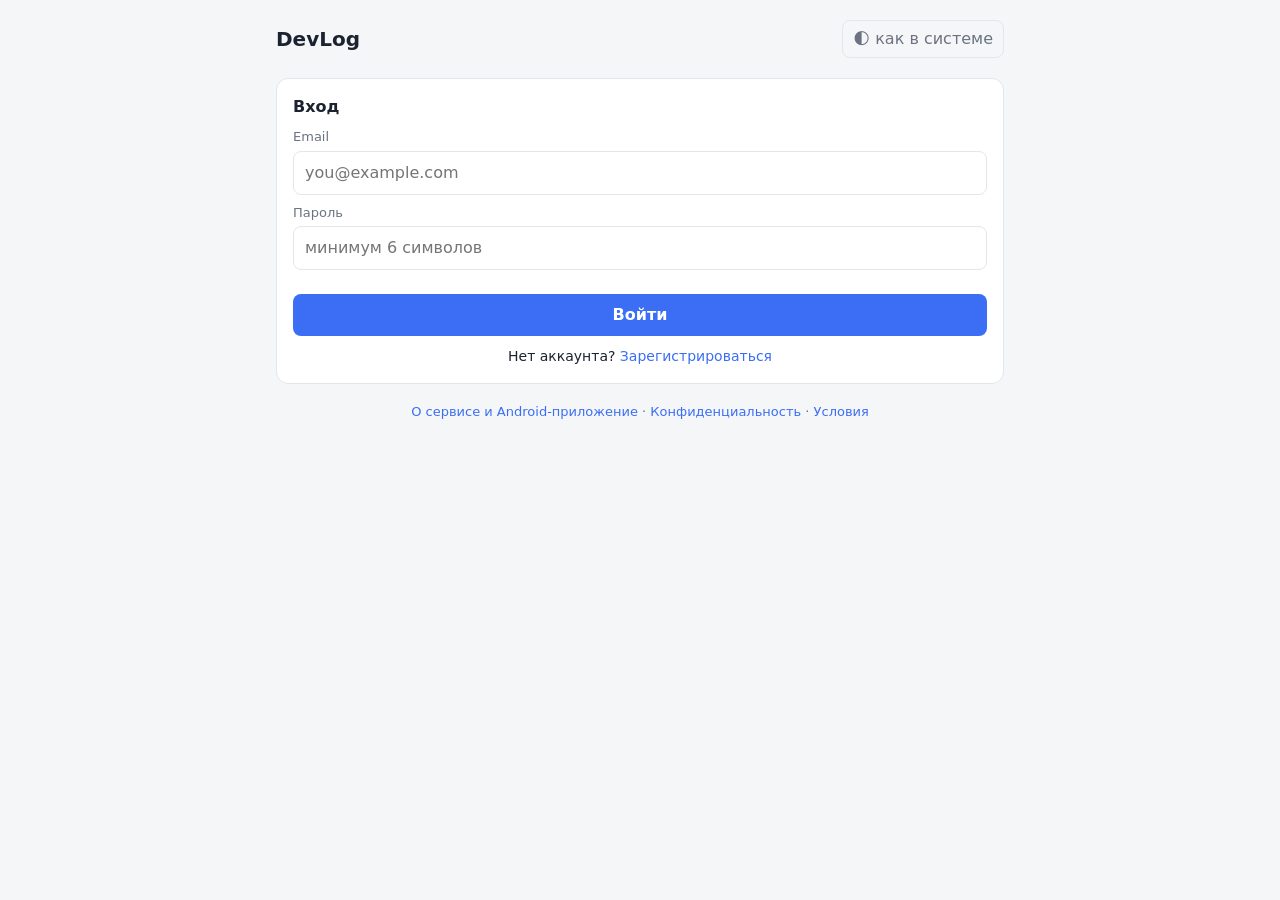
==== commit 205eb80c: "Страница установки, конфиденциальность и условия, /demo + точнее ИИ-отчёты - /install.html (витрина " ====
--- a/backend/src/main/resources/static/index.html
+++ b/backend/src/main/resources/static/index.html
@@ -402,6 +402,14 @@
     </div>
   </section>
 
+  <!-- Подвал: ссылки на информационные страницы (статика рядом, стиль — info.css).
+       Виден всегда — и на экране входа, и после него. -->
+  <div class="muted" style="text-align:center; font-size:13px; margin:18px 0 8px;">
+    <a class="link" href="./install.html">О сервисе и Android-приложение</a> ·
+    <a class="link" href="./privacy.html">Конфиденциальность</a> ·
+    <a class="link" href="./terms.html">Условия</a>
+  </div>
+
 </div>
 
 <script>
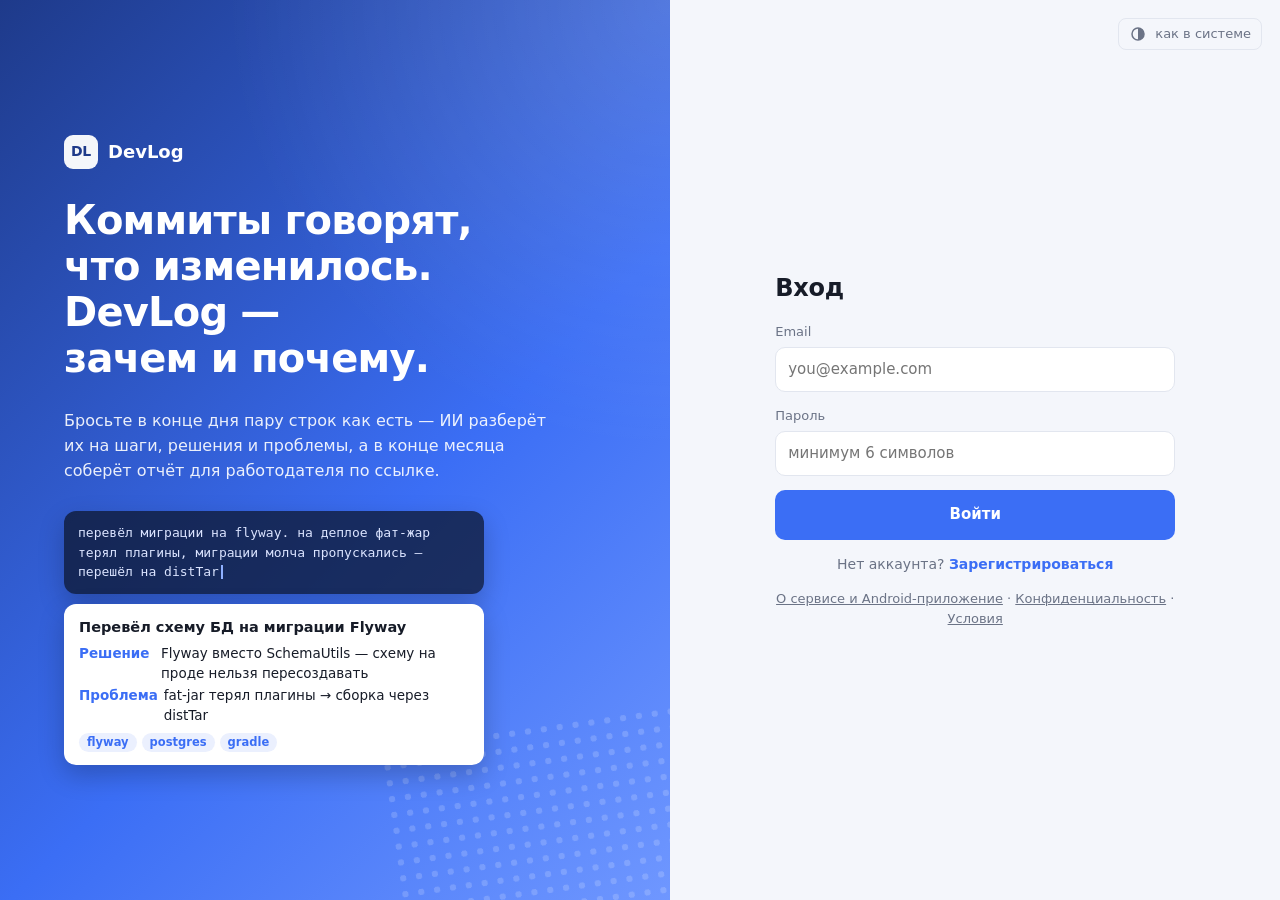
==== commit 229ed22d: "Веб заново: экран входа с витриной, две колонки, сводка недели, карточки как в Android, модальные па" ====
--- a/backend/src/main/resources/static/index.html
+++ b/backend/src/main/resources/static/index.html
@@ -4,127 +4,298 @@
 <meta charset="utf-8">
 <meta name="viewport" content="width=device-width, initial-scale=1">
 <title>DevLog — дневник разработчика</title>
+<meta name="description" content="Пишите пару строк о работе каждый день — ИИ разберёт их на шаги, решения и проблемы и соберёт отчёт для работодателя.">
+<meta name="theme-color" content="#3b6ef5">
 <style>
-  /* Светлая тема — значения по умолчанию. Все цвета живут в переменных,
-     поэтому тёмная тема ниже переопределяет только их, а не всю разметку. */
+  /*
+   * Веб-версия DevLog. Визуальный язык — общий с Android-приложением и страницей установки:
+   * фирменный синий, карточки, те же цвета статусов ИИ («в очереди», «готово», «ошибка»).
+   *
+   * Все цвета — переменные: светлая тема по умолчанию, тёмная переопределяет только их.
+   * Тёмная включается кнопкой (data-theme="dark") или из настроек системы, если пользователь
+   * явно не выбрал светлую.
+   */
   :root {
-    --bg: #f5f6f8; --card: #ffffff; --ink: #1c2330; --muted: #6b7382;
-    --line: #e3e6ec; --accent: #3b6ef5; --accent-ink: #fff;
-    --ok: #1f9d55; --warn: #b7791f; --err: #d64545;
-    --input-bg: #ffffff; --chip-bg: #eef0f4; --accent-bg: #eef2fe;
-    --ok-bg: #e7f6ec; --warn-bg: #fdf3e2; --err-bg: #fbe9e9;
-    --preview-bg: #fbfcfe;
-    --hm0: #e9ecf1; --hm1: #bcd0fb; --hm2: #8fb0f8; --hm3: #5f8bf4; --hm4: #3b6ef5;
-  }
-
-  /* Тёмная тема: либо выбрана кнопкой, либо взята из настроек системы
-     (если пользователь явно не выбрал светлую). */
-  :root[data-theme="dark"],
-  :root:not([data-theme="light"]) {
-    color-scheme: light;
+    --bg: #f4f6fb; --card: #ffffff; --card-2: #f0f2f8; --ink: #171c28; --ink-2: #3a4252; --muted: #6b7386;
+    --line: #e2e6ef; --accent: #3b6ef5; --accent-hover: #2f5ad6; --accent-ink: #fff; --accent-bg: #ebf0fe;
+    --ok: #1f8a4c; --ok-bg: #e4f5ea; --warn: #a8660f; --warn-bg: #fcf1dd; --err: #c43d3d; --err-bg: #fbe7e7;
+    --input-bg: #fff; --shadow: 0 1px 2px rgba(20, 30, 60, .05), 0 6px 20px rgba(20, 30, 60, .06);
+    --hm0: #e7eaf2; --hm1: #c3d3fc; --hm2: #93b0f8; --hm3: #5f8bf4; --hm4: #3b6ef5;
+    --radius: 14px;
   }
   @media (prefers-color-scheme: dark) {
     :root:not([data-theme="light"]) {
       color-scheme: dark;
-      --bg: #14171d; --card: #1b1f27; --ink: #e7eaf0; --muted: #9aa3b2;
-      --line: #2b313c; --accent: #6f97ff; --accent-ink: #0f1218;
-      --ok: #4ec27f; --warn: #e0a33c; --err: #f07070;
-      --input-bg: #141821; --chip-bg: #252b36; --accent-bg: #232c46;
-      --ok-bg: #1b3327; --warn-bg: #33290f; --err-bg: #3a1f1f;
-      --preview-bg: #171b22;
-      --hm0: #262c36; --hm1: #24406e; --hm2: #33589b; --hm3: #4b74c9; --hm4: #6f97ff;
+      --bg: #0f1218; --card: #171b23; --card-2: #1e232d; --ink: #e8ebf2; --ink-2: #c4cad6; --muted: #98a1b3;
+      --line: #282e3a; --accent: #7c9dff; --accent-hover: #9bb5ff; --accent-ink: #0d1220; --accent-bg: #1e2945;
+      --ok: #6fd69a; --ok-bg: #16301f; --warn: #f2b451; --warn-bg: #352a12; --err: #ff8a8a; --err-bg: #3a1c1c;
+      --input-bg: #12161d; --shadow: 0 1px 2px rgba(0, 0, 0, .3), 0 8px 24px rgba(0, 0, 0, .25);
+      --hm0: #222834; --hm1: #24406e; --hm2: #33589b; --hm3: #4b74c9; --hm4: #7c9dff;
     }
   }
   :root[data-theme="dark"] {
     color-scheme: dark;
-    --bg: #14171d; --card: #1b1f27; --ink: #e7eaf0; --muted: #9aa3b2;
-    --line: #2b313c; --accent: #6f97ff; --accent-ink: #0f1218;
-    --ok: #4ec27f; --warn: #e0a33c; --err: #f07070;
-    --input-bg: #141821; --chip-bg: #252b36; --accent-bg: #232c46;
-    --ok-bg: #1b3327; --warn-bg: #33290f; --err-bg: #3a1f1f;
-    --preview-bg: #171b22;
-    --hm0: #262c36; --hm1: #24406e; --hm2: #33589b; --hm3: #4b74c9; --hm4: #6f97ff;
-  }
+    --bg: #0f1218; --card: #171b23; --card-2: #1e232d; --ink: #e8ebf2; --ink-2: #c4cad6; --muted: #98a1b3;
+    --line: #282e3a; --accent: #7c9dff; --accent-hover: #9bb5ff; --accent-ink: #0d1220; --accent-bg: #1e2945;
+    --ok: #6fd69a; --ok-bg: #16301f; --warn: #f2b451; --warn-bg: #352a12; --err: #ff8a8a; --err-bg: #3a1c1c;
+    --input-bg: #12161d; --shadow: 0 1px 2px rgba(0, 0, 0, .3), 0 8px 24px rgba(0, 0, 0, .25);
+    --hm0: #222834; --hm1: #24406e; --hm2: #33589b; --hm3: #4b74c9; --hm4: #7c9dff;
+  }
+
   * { box-sizing: border-box; }
-  body { margin: 0; font-family: system-ui, -apple-system, "Segoe UI", Roboto, sans-serif;
-    background: var(--bg); color: var(--ink); line-height: 1.5; }
-  .wrap { max-width: 760px; margin: 0 auto; padding: 20px 16px 60px; }
-  header.top { display: flex; align-items: center; justify-content: space-between; margin-bottom: 20px; }
-  header.top h1 { font-size: 20px; margin: 0; }
+  html, body { margin: 0; }
+  body { font: 15px/1.55 system-ui, -apple-system, "Segoe UI", Roboto, sans-serif; background: var(--bg); color: var(--ink); }
+  input, textarea, button, select { font: inherit; color: inherit; }
+  a { color: var(--accent); }
+  .hidden { display: none !important; }
   .muted { color: var(--muted); }
-  .card { background: var(--card); border: 1px solid var(--line); border-radius: 12px; padding: 16px; margin-bottom: 14px; }
-  label { display: block; font-size: 13px; color: var(--muted); margin: 8px 0 4px; }
-  input, textarea, button, select { font: inherit; }
-  input, textarea, select { width: 100%; padding: 9px 11px; border: 1px solid var(--line); border-radius: 8px;
-    background: var(--input-bg); color: var(--ink); }
-  textarea { resize: vertical; min-height: 76px; }
-  .proj { display: inline-flex; align-items: center; gap: 5px; font-size: 12px; font-weight: 600;
-    color: var(--muted); background: var(--chip-bg); padding: 2px 8px; border-radius: 6px; }
-  .proj .dot { width: 8px; height: 8px; border-radius: 50%; background: var(--muted); }
-  .proj-row { display: flex; align-items: center; justify-content: space-between; gap: 10px;
-    padding: 8px 0; border-bottom: 1px solid var(--line); }
-  .proj-row:last-child { border-bottom: none; }
-  .ai-off { font-size: 11px; color: var(--warn); background: var(--warn-bg); padding: 1px 6px; border-radius: 5px; }
-  button { cursor: pointer; border: none; border-radius: 8px; padding: 9px 14px; font-weight: 600; }
-  button.primary { background: var(--accent); color: var(--accent-ink); }
-  button.ghost { background: transparent; color: var(--muted); border: 1px solid var(--line); padding: 6px 10px; font-weight: 500; }
-  button:disabled { opacity: .55; cursor: default; }
-  .row { display: flex; gap: 10px; }
-  .row > * { flex: 1; }
-  .day { font-size: 13px; font-weight: 700; color: var(--muted); margin: 18px 2px 8px; text-transform: uppercase; letter-spacing: .03em; }
-  .entry .raw { white-space: pre-wrap; }
-  .badge { display: inline-block; font-size: 12px; font-weight: 600; padding: 2px 8px; border-radius: 20px; }
+  .sr { position: absolute; width: 1px; height: 1px; overflow: hidden; clip: rect(0 0 0 0); }
+  :focus-visible { outline: 2px solid var(--accent); outline-offset: 2px; }
+  svg.i { width: 18px; height: 18px; flex: none; stroke: currentColor; fill: none; stroke-width: 2; stroke-linecap: round; stroke-linejoin: round; }
+
+  /* --- Кнопки и поля --- */
+  .btn { display: inline-flex; align-items: center; justify-content: center; gap: 8px; border: 1px solid transparent; border-radius: 10px;
+    padding: 9px 16px; font-weight: 600; cursor: pointer; background: var(--card-2); color: var(--ink); text-decoration: none; white-space: nowrap; }
+  .btn:hover { border-color: var(--line); }
+  .btn.primary { background: var(--accent); color: var(--accent-ink); }
+  .btn.primary:hover { background: var(--accent-hover); }
+  .btn.ghost { background: transparent; color: var(--muted); border-color: var(--line); font-weight: 500; }
+  .btn.ghost:hover { color: var(--ink); background: var(--card-2); }
+  .btn.sm { padding: 5px 10px; font-size: 13px; border-radius: 8px; }
+  .btn.icon { padding: 8px; }
+  .btn:disabled { opacity: .55; cursor: default; }
+  .field { display: grid; gap: 5px; min-width: 0; }
+  .field > span { font-size: 13px; color: var(--muted); }
+  input, textarea, select { width: 100%; padding: 10px 12px; border: 1px solid var(--line); border-radius: 10px; background: var(--input-bg); }
+  input:focus, textarea:focus, select:focus { outline: none; border-color: var(--accent); box-shadow: 0 0 0 3px var(--accent-bg); }
+  textarea { resize: vertical; min-height: 96px; line-height: 1.5; }
+  .err { color: var(--err); font-size: 13px; min-height: 0; }
+  .err:empty { display: none; }
+
+  /* --- Экран входа: слева витрина, справа форма --- */
+  #auth { min-height: 100vh; display: grid; grid-template-columns: minmax(0, 1.1fr) minmax(0, 1fr); }
+  .auth-hero { position: relative; overflow: hidden; color: #fff; padding: 48px clamp(24px, 5vw, 64px); display: flex; flex-direction: column; justify-content: center; gap: 28px;
+    background: radial-gradient(120% 90% at 100% 0%, rgba(255,255,255,.16) 0%, transparent 55%), linear-gradient(135deg, #1e3a8a 0%, #3b6ef5 58%, #6f97ff 100%); }
+  .auth-hero::before { content: ""; position: absolute; right: -60px; bottom: -40px; width: 340px; height: 220px; transform: rotate(-8deg);
+    background-image: radial-gradient(rgba(255,255,255,.17) 3px, transparent 3.5px); background-size: 16px 16px; }
+  .auth-hero > * { position: relative; }
+  .brand { display: flex; align-items: center; gap: 10px; font-weight: 700; font-size: 18px; }
+  .logo { width: 34px; height: 34px; border-radius: 9px; display: grid; place-items: center; font-weight: 800; font-size: 14px; letter-spacing: -.02em; background: var(--accent); color: #fff; }
+  .auth-hero .logo { background: rgba(255,255,255,.95); color: #1e3a8a; }
+  .auth-hero h1 { font-size: clamp(28px, 3.4vw, 40px); line-height: 1.15; margin: 0; letter-spacing: -.02em; text-wrap: balance; max-width: 560px; }
+  .auth-hero .sub { margin: 0; color: rgba(255,255,255,.9); max-width: 500px; font-size: 16px; }
+  .demo-flow { display: grid; gap: 10px; max-width: 420px; }
+  .demo-raw { background: rgba(10, 18, 40, .72); color: #dbe4ff; padding: 12px 14px; border-radius: 12px; font: 13px/1.5 ui-monospace, "Cascadia Mono", Consolas, monospace; box-shadow: 0 10px 26px rgba(0,0,0,.22); }
+  .demo-raw .caret { display: inline-block; width: 2px; height: 1.1em; background: #8fb0ff; vertical-align: text-bottom; margin-left: 2px; animation: caret .8s step-end infinite; }
+  .demo-card { background: #fff; color: #171c28; padding: 13px 15px; border-radius: 12px; font-size: 13.5px; line-height: 1.45; box-shadow: 0 10px 26px rgba(0,0,0,.22); animation: pop 9s ease-out infinite; }
+  .demo-card b { display: block; font-size: 14.5px; margin-bottom: 6px; }
+  .demo-card .r { display: flex; gap: 8px; margin: 3px 0; } .demo-card .k { color: #3b6ef5; font-weight: 700; min-width: 74px; }
+  .demo-card .tg { display: flex; gap: 5px; margin-top: 8px; flex-wrap: wrap; } .demo-card .tg span { font-size: 11.5px; font-weight: 600; color: #3b6ef5; background: #ebf0fe; border-radius: 999px; padding: 1px 8px; }
+  @keyframes caret { 50% { opacity: 0; } }
+  @keyframes pop { 0%, 30% { opacity: 0; transform: translateY(8px) scale(.97); } 38%, 92% { opacity: 1; transform: none; } 100% { opacity: 0; transform: translateY(-4px); } }
+  .auth-side { display: grid; place-items: center; padding: 32px 20px; position: relative; }
+  .auth-side .theme-btn { position: absolute; top: 18px; right: 18px; }
+  .auth-card { width: 100%; max-width: 400px; display: grid; gap: 14px; }
+  .auth-card h2 { margin: 0; font-size: 24px; letter-spacing: -.01em; }
+  .demo-box { border: 1px dashed var(--accent); background: var(--accent-bg); border-radius: 12px; padding: 14px; display: grid; gap: 8px; }
+  .demo-box p { margin: 0; font-size: 14px; color: var(--ink-2); }
+  .divider { display: flex; align-items: center; gap: 10px; color: var(--muted); font-size: 13px; }
+  .divider::before, .divider::after { content: ""; flex: 1; height: 1px; background: var(--line); }
+  .switch { text-align: center; font-size: 14px; color: var(--muted); }
+  .switch a { cursor: pointer; text-decoration: none; font-weight: 600; }
+  .auth-links { font-size: 13px; color: var(--muted); text-align: center; }
+  .auth-links a { color: var(--muted); }
+  @media (max-width: 860px) {
+    #auth { grid-template-columns: 1fr; }
+    .auth-hero { padding: 28px 20px; gap: 18px; }
+    .auth-hero .demo-flow { display: none; }
+    .auth-side { padding: 28px 16px 40px; place-items: start center; }
+    .auth-side .theme-btn { position: static; justify-self: end; }
+  }
+
+  /* --- Приложение --- */
+  .topbar { position: sticky; top: 0; z-index: 20; background: color-mix(in srgb, var(--bg) 85%, transparent); backdrop-filter: blur(10px); border-bottom: 1px solid var(--line); }
+  .topbar-in { max-width: 1180px; margin: 0 auto; padding: 10px 20px; display: flex; align-items: center; gap: 12px; }
+  .topbar .brand { font-size: 17px; }
+  .topbar .spacer { flex: 1; }
+  .who { display: flex; align-items: center; gap: 8px; font-size: 14px; color: var(--ink-2); min-width: 0; }
+  .avatar { width: 30px; height: 30px; border-radius: 50%; background: var(--accent-bg); color: var(--accent); display: grid; place-items: center; font-weight: 700; font-size: 13px; flex: none; }
+  .who .name { white-space: nowrap; overflow: hidden; text-overflow: ellipsis; max-width: 200px; }
+  .ro-banner { background: var(--warn-bg); color: var(--warn); font-size: 14px; }
+  .ro-banner > div { max-width: 1180px; margin: 0 auto; padding: 8px 20px; display: flex; gap: 10px; align-items: center; flex-wrap: wrap; }
+  .ro-banner b { color: var(--ink); }
+
+  .layout { max-width: 1180px; margin: 0 auto; padding: 20px; display: grid; grid-template-columns: minmax(0, 1fr) 340px; gap: 22px; align-items: start; }
+  /* min-width: 0 — иначе календарь (ширина «по содержимому», весь год) раздувает колонку за её 340px. */
+  .aside { display: grid; gap: 16px; position: sticky; top: 76px; min-width: 0; }
+  .aside > .card { min-width: 0; }
+  .main { display: grid; gap: 16px; min-width: 0; }
+  .card { background: var(--card); border: 1px solid var(--line); border-radius: var(--radius); padding: 18px; box-shadow: var(--shadow); }
+  .card-title { font-size: 13px; font-weight: 700; letter-spacing: .06em; text-transform: uppercase; color: var(--muted); margin: 0 0 12px; }
+
+  /* Сводка за 7 дней */
+  .week-stats { display: grid; grid-template-columns: repeat(3, 1fr); gap: 8px; }
+  .stat { background: var(--card-2); border-radius: 10px; padding: 10px 12px; }
+  .stat b { display: block; font-size: 22px; line-height: 1.2; font-variant-numeric: tabular-nums; }
+  .stat span { font-size: 12px; color: var(--muted); }
+  .bars { display: grid; grid-template-columns: repeat(7, 1fr); gap: 6px; align-items: end; height: 86px; margin-top: 14px; }
+  .bar { display: grid; gap: 4px; justify-items: center; align-self: end; }
+  .bar i { display: block; width: 100%; max-width: 26px; border-radius: 6px 6px 3px 3px; background: var(--accent); min-height: 3px; opacity: .9; transition: height .4s ease; }
+  .bar i.zero { background: var(--hm0); opacity: 1; }
+  .bar span { font-size: 11px; color: var(--muted); }
+
+  /* Календарь активности: 7 строк (дни недели), недели — колонками, как контрибуции на GitHub. */
+  .streak { display: flex; align-items: center; gap: 8px; font-weight: 700; font-size: 15px; margin-bottom: 4px; }
+  .stats-line { font-size: 13px; color: var(--muted); margin-bottom: 12px; }
+  .hm-scroll { overflow-x: auto; padding-bottom: 6px; scrollbar-width: thin; }
+  .heatmap { display: grid; grid-template-rows: repeat(7, 11px); grid-auto-flow: column; grid-auto-columns: 11px; gap: 3px; width: max-content; }
+  .hm-months { display: grid; grid-auto-flow: column; grid-auto-columns: 11px; gap: 3px; width: max-content; font-size: 10px; color: var(--muted); height: 15px; }
+  .hm-cell { width: 11px; height: 11px; border-radius: 3px; background: var(--hm0); cursor: pointer; }
+  .hm-cell.l1 { background: var(--hm1); } .hm-cell.l2 { background: var(--hm2); } .hm-cell.l3 { background: var(--hm3); } .hm-cell.l4 { background: var(--hm4); }
+  .hm-cell.hm-out { visibility: hidden; }
+  .hm-cell.hm-sel { outline: 2px solid var(--ink); outline-offset: 1px; }
+
+  /* Быстрые действия */
+  .actions { display: grid; gap: 6px; }
+  .action { display: flex; align-items: center; gap: 12px; padding: 10px 12px; border-radius: 10px; background: transparent; border: 1px solid transparent; cursor: pointer; text-align: left; width: 100%; color: var(--ink); }
+  .action:hover { background: var(--card-2); border-color: var(--line); }
+  .action .ico { width: 34px; height: 34px; border-radius: 9px; background: var(--accent-bg); color: var(--accent); display: grid; place-items: center; flex: none; }
+  .action b { display: block; font-size: 14px; } .action small { color: var(--muted); font-size: 12.5px; }
+
+  /* Новая запись: свёрнута в строку, по клику разворачивается */
+  .composer-collapsed { display: flex; align-items: center; gap: 12px; cursor: text; }
+  .composer-collapsed .fake { flex: 1; color: var(--muted); padding: 10px 14px; border: 1px solid var(--line); border-radius: 10px; background: var(--input-bg); }
+  .composer-head { display: flex; justify-content: space-between; align-items: baseline; gap: 10px; margin-bottom: 4px; }
+  .composer-head h2 { font-size: 18px; margin: 0; }
+  .composer-grid { display: grid; grid-template-columns: 1fr 1fr; gap: 12px; margin: 12px 0; }
+  .chips { display: flex; flex-wrap: wrap; gap: 6px; }
+  .chip { border: 1px solid var(--line); background: var(--card); border-radius: 999px; padding: 4px 12px; font-size: 13px; cursor: pointer; color: var(--ink-2); }
+  .chip.on { background: var(--accent-bg); border-color: var(--accent); color: var(--accent); font-weight: 600; }
+  .composer-foot { display: flex; align-items: center; gap: 10px; flex-wrap: wrap; margin-top: 10px; }
+  .composer-foot .hint { font-size: 12.5px; color: var(--muted); }
+  .composer-foot .grow { flex: 1; }
+  .counter-over { color: var(--err); font-weight: 600; }
+
+  /* Поиск и фильтры ленты */
+  .toolbar { display: flex; gap: 10px; align-items: center; }
+  .search { position: relative; flex: 1; min-width: 0; }
+  .search svg { position: absolute; left: 12px; top: 50%; transform: translateY(-50%); color: var(--muted); }
+  .search input { padding-left: 38px; }
+  .toolbar select { width: auto; max-width: 200px; }
+  .filter-row { display: flex; gap: 8px; flex-wrap: wrap; }
+  .filter-row:not(:has(.day-chip:not(.hidden))) { display: none; }
+  .day-chip { display: inline-flex; align-items: center; gap: 6px; font-size: 13px; font-weight: 600; background: var(--accent-bg); color: var(--accent); padding: 4px 10px; border-radius: 999px; cursor: pointer; }
+  .mobile-actions { display: none; }
+
+  /* Лента */
+  .day { display: flex; justify-content: space-between; align-items: baseline; margin: 10px 4px 2px; }
+  .day b { font-size: 13px; letter-spacing: .04em; text-transform: uppercase; color: var(--ink-2); }
+  .day span { font-size: 13px; color: var(--muted); font-variant-numeric: tabular-nums; }
+  .entry { padding: 16px 18px; display: grid; gap: 8px; }
+  .entry-top { display: flex; align-items: center; gap: 10px; flex-wrap: wrap; font-size: 13px; color: var(--muted); }
+  .entry-top .grow { flex: 1; }
+  .proj { display: inline-flex; align-items: center; gap: 6px; font-weight: 600; color: var(--ink-2); }
+  .dot { width: 9px; height: 9px; border-radius: 50%; background: var(--muted); flex: none; }
+  .lock { font-size: 11.5px; color: var(--warn); background: var(--warn-bg); padding: 1px 7px; border-radius: 999px; font-weight: 600; }
+  .time { display: inline-flex; align-items: center; gap: 4px; font-variant-numeric: tabular-nums; }
+  .badge { display: inline-flex; align-items: center; gap: 6px; font-size: 12px; font-weight: 700; padding: 3px 10px; border-radius: 999px; white-space: nowrap; }
   .b-queued, .b-processing { background: var(--warn-bg); color: var(--warn); }
+  .b-processing::before, .b-queued::before { content: ""; width: 6px; height: 6px; border-radius: 50%; background: currentColor; animation: pulse 1.2s ease-in-out infinite; }
   .b-structured { background: var(--ok-bg); color: var(--ok); }
   .b-failed { background: var(--err-bg); color: var(--err); }
-  .b-draft { background: var(--chip-bg); color: var(--muted); }
-  .struct { margin-top: 10px; border-top: 1px dashed var(--line); padding-top: 10px; }
-  .struct h4 { margin: 8px 0 2px; font-size: 13px; }
-  .struct ul { margin: 2px 0 0; padding-left: 18px; }
-  .tags { margin-top: 8px; }
-  .tag-btn { cursor: pointer; }
-  .tag { display: inline-block; background: var(--accent-bg); color: var(--accent); font-size: 12px; padding: 2px 8px; border-radius: 6px; margin: 2px 4px 0 0; }
-  .entry-actions { margin-top: 10px; display: flex; gap: 8px; }
-  .err { color: var(--err); font-size: 13px; min-height: 18px; }
-  .ai-err { margin-top: 8px; font-size: 12px; color: var(--err); background: var(--err-bg); padding: 6px 9px; border-radius: 6px; }
-  .hint-row { display: flex; justify-content: space-between; gap: 10px; font-size: 12px; margin-top: 4px; }
-  /* Календарь активности: 7 строк (дни недели), недели идут колонками — как контрибуции на GitHub. */
-  .hm-scroll { overflow-x: auto; padding-bottom: 4px; }
-  .heatmap { display: grid; grid-template-rows: repeat(7, 10px); grid-auto-flow: column;
-    grid-auto-columns: 10px; gap: 3px; width: max-content; }
-  .hm-months { display: grid; grid-auto-flow: column; grid-auto-columns: 10px; gap: 3px;
-    width: max-content; font-size: 10px; color: var(--muted); height: 14px; }
-  .hm-cell { width: 10px; height: 10px; border-radius: 2px; background: var(--hm0); cursor: pointer; }
-  .hm-cell.l1 { background: var(--hm1); } .hm-cell.l2 { background: var(--hm2); }
-  .hm-cell.l3 { background: var(--hm3); } .hm-cell.l4 { background: var(--hm4); }
-  .hm-cell.hm-out { visibility: hidden; }
-  .hm-cell.hm-sel { outline: 2px solid var(--ink); outline-offset: 1px; }
-  .streak { font-size: 15px; font-weight: 700; }
-  .stats-head { display: flex; justify-content: space-between; align-items: baseline; gap: 10px;
-    flex-wrap: wrap; margin-bottom: 10px; }
-  .day-chip { display: inline-flex; align-items: center; gap: 6px; font-size: 12px; font-weight: 600;
-    background: var(--accent-bg); color: var(--accent); padding: 3px 9px; border-radius: 6px; cursor: pointer; }
-  .counter-over { color: var(--err); font-weight: 600; }
-  /* Предпросмотр отчёта: показываем готовый документ, а не исходник Markdown. */
-  .report-preview { margin-top: 10px; padding: 14px 16px; background: var(--preview-bg); border: 1px solid var(--line);
-    border-radius: 8px; max-height: 420px; overflow-y: auto; }
-  .report-preview h1 { font-size: 19px; margin: 0 0 8px; }
-  .report-preview h2 { font-size: 15px; margin: 16px 0 4px; }
-  .report-preview h3 { font-size: 14px; margin: 12px 0 2px; }
+  .b-draft { background: var(--card-2); color: var(--muted); }
+  @keyframes pulse { 50% { opacity: .3; } }
+  .summary { font-size: 17px; font-weight: 650; line-height: 1.35; margin: 0; text-wrap: pretty; }
+  .raw { white-space: pre-wrap; margin: 0; color: var(--ink-2); overflow-wrap: anywhere; }
+  .entry.has-ai .raw { color: var(--muted); font-size: 14px; display: -webkit-box; -webkit-line-clamp: 3; -webkit-box-orient: vertical; overflow: hidden; }
+  .entry.has-ai.open .raw { display: block; }
+  .entry:not(.has-ai) .raw.long { display: -webkit-box; -webkit-line-clamp: 8; -webkit-box-orient: vertical; overflow: hidden; }
+  .entry.open .raw.long { display: block; }
+  .struct { display: none; gap: 10px; border-top: 1px dashed var(--line); padding-top: 12px; margin-top: 2px; }
+  .entry.open .struct { display: grid; }
+  .struct h4 { margin: 0 0 4px; font-size: 12px; letter-spacing: .06em; text-transform: uppercase; color: var(--muted); }
+  .struct ul { margin: 0; padding-left: 18px; display: grid; gap: 3px; }
+  .struct p { margin: 0; }
+  .entry-foot { display: flex; align-items: center; gap: 8px; flex-wrap: wrap; }
+  .tags { display: flex; gap: 6px; flex-wrap: wrap; flex: 1; min-width: 0; }
+  .tag { font-size: 12.5px; color: var(--accent); cursor: pointer; font-weight: 600; }
+  .tag:hover { text-decoration: underline; }
+  .entry-actions { display: flex; gap: 4px; }
+  .entry-actions .btn { color: var(--muted); }
+  .link-btn { background: none; border: 0; padding: 4px 6px; color: var(--accent); font-weight: 600; cursor: pointer; font-size: 13px; display: inline-flex; gap: 4px; align-items: center; }
+  .ai-err { font-size: 13px; color: var(--muted); }
+  .ai-err.bad { color: var(--err); background: var(--err-bg); padding: 6px 10px; border-radius: 8px; }
+  .edit-box { width: 100%; }
+  .entry.fresh { animation: fresh 2.4s ease-out; }
+  @keyframes fresh { 0% { box-shadow: 0 0 0 0 var(--ok), var(--shadow); border-color: var(--ok); } 100% { box-shadow: 0 0 0 10px transparent, var(--shadow); } }
+  .more { justify-self: center; }
+  .empty { text-align: center; padding: 40px 20px; color: var(--muted); }
+  .empty b { display: block; color: var(--ink); font-size: 17px; margin-bottom: 4px; }
+  .skel { display: grid; gap: 10px; }
+  .skel i { display: block; height: 12px; border-radius: 6px; background: linear-gradient(90deg, var(--card-2), var(--line), var(--card-2)); background-size: 200% 100%; animation: shimmer 1.4s linear infinite; }
+  @keyframes shimmer { to { background-position: -200% 0; } }
+
+  /* Панели (проекты, импорт, отчёты) — модальные окна поверх страницы */
+  .backdrop { position: fixed; inset: 0; background: rgba(10, 14, 24, .45); z-index: 40; backdrop-filter: blur(2px); }
+  .panel { position: fixed; z-index: 50; top: 50%; left: 50%; transform: translate(-50%, -50%); width: min(720px, calc(100vw - 32px)); max-height: calc(100vh - 48px);
+    overflow-y: auto; margin: 0; padding: 22px; display: grid; gap: 12px; align-content: start; }
+  .panel-head { display: flex; justify-content: space-between; align-items: center; gap: 12px; }
+  .panel-head b { font-size: 18px; }
+  .panel .desc { font-size: 14px; color: var(--muted); margin: 0; }
+  .row2 { display: grid; grid-template-columns: 1fr 1fr; gap: 10px; }
+  .inline { display: flex; gap: 8px; align-items: end; flex-wrap: wrap; }
+  .inline > .field { flex: 1 1 220px; }
+  .status { font-size: 13px; color: var(--muted); }
+  .proj-row { display: flex; justify-content: space-between; align-items: center; gap: 10px; padding: 10px 0; border-bottom: 1px solid var(--line); flex-wrap: wrap; }
+  .proj-row:last-of-type { border-bottom: 0; }
+  .proj-export-form { padding: 12px; border: 1px solid var(--line); border-radius: 10px; display: grid; gap: 8px; }
+  .rep-row { display: flex; justify-content: space-between; align-items: center; gap: 10px; padding: 10px 0; border-bottom: 1px solid var(--line); font-size: 14px; flex-wrap: wrap; }
+  .rep-row:last-child { border-bottom: 0; }
+  .rep-row .t { min-width: 0; flex: 1 1 240px; }
+  .rep-row .t small { display: block; color: var(--muted); }
+  .pill-ok { font-size: 11.5px; color: var(--ok); background: var(--ok-bg); padding: 1px 8px; border-radius: 999px; font-weight: 600; margin-left: 6px; }
+  .report-preview { padding: 18px 20px; background: var(--card-2); border: 1px solid var(--line); border-radius: 12px; max-height: 460px; overflow-y: auto; }
+  .report-preview h1 { font-size: 20px; margin: 0 0 8px; }
+  .report-preview h2 { font-size: 15px; margin: 18px 0 6px; color: var(--accent); }
   .report-preview ul, .report-preview ol { margin: 4px 0; padding-left: 20px; }
-  .report-preview code { font-size: 12px; background: var(--chip-bg); padding: 1px 5px; border-radius: 4px; }
+  .report-preview code { font-size: 12px; background: var(--card); padding: 1px 5px; border-radius: 4px; }
   .report-preview p { margin: 6px 0; }
-  .report-preview table { border-collapse: collapse; width: 100%; margin: 10px 0; font-size: 13px;
-    display: block; overflow-x: auto; }
+  .report-preview table { border-collapse: collapse; width: 100%; margin: 10px 0; font-size: 13px; display: block; overflow-x: auto; }
   .report-preview th, .report-preview td { border: 1px solid var(--line); padding: 5px 9px; text-align: left; }
-  .report-preview th { background: var(--chip-bg); font-weight: 600; }
-  .rep-row { display: flex; justify-content: space-between; align-items: center; gap: 10px;
-    padding: 8px 0; border-bottom: 1px solid var(--line); font-size: 13px; }
-  .rep-row:last-child { border-bottom: none; }
-  .edit-box { width: 100%; }
-  .switch { text-align: center; margin-top: 10px; font-size: 14px; }
-  a.link { color: var(--accent); cursor: pointer; text-decoration: none; }
-  .hidden { display: none; }
+  .gen-progress { display: grid; gap: 10px; padding: 16px; border-radius: 12px; background: var(--card-2); }
+  .gen-progress .step { font-size: 14px; color: var(--ink-2); display: flex; gap: 8px; align-items: center; }
+  .spinner { width: 16px; height: 16px; border: 2px solid var(--accent-bg); border-top-color: var(--accent); border-radius: 50%; animation: spin .8s linear infinite; flex: none; }
+  @keyframes spin { to { transform: rotate(360deg); } }
+  .toast { position: fixed; left: 50%; bottom: 24px; transform: translateX(-50%); background: var(--ink); color: var(--bg); padding: 10px 16px; border-radius: 10px; z-index: 60; font-size: 14px; box-shadow: var(--shadow); }
+  footer.links { text-align: center; font-size: 13px; color: var(--muted); padding: 10px 20px 28px; }
+  footer.links a { color: var(--muted); }
+
+  /* Планшеты и телефоны: одна колонка, боковая панель — над лентой */
+  @media (max-width: 980px) {
+    .layout { grid-template-columns: minmax(0, 1fr); padding: 14px; }
+    .aside { position: static; order: -1; }
+    .aside .actions-card { display: none; }
+    .mobile-actions { display: flex; gap: 8px; overflow-x: auto; padding-bottom: 2px; scrollbar-width: none; }
+    .mobile-actions::-webkit-scrollbar { display: none; }
+  }
+  @media (max-width: 600px) {
+    .topbar-in { padding: 8px 14px; gap: 8px; }
+    .who .name, .theme-label { display: none; }
+    .layout { padding: 12px; gap: 14px; }
+    .card { padding: 15px; }
+    .composer-grid, .row2 { grid-template-columns: 1fr; }
+    .toolbar { flex-wrap: wrap; }
+    .search { flex-basis: 100%; }
+    .toolbar select { max-width: none; flex: 1; }
+    .week-stats .stat b { font-size: 19px; }
+    .panel { top: auto; bottom: 0; left: 0; transform: none; width: 100% !important; max-height: 92vh; border-radius: 18px 18px 0 0; }
+  }
+  /* Демо-режим «только просмотр»: прячем всё, что меняет данные. */
+  body.ro .ro-hide, body.ro #composer, body.ro .entry-actions { display: none !important; }
+
+  @media (prefers-reduced-motion: reduce) {
+    *, *::before, *::after { animation: none !important; transition: none !important; }
+  }
 </style>
 <script>
   // Ставим тему до отрисовки страницы, иначе при загрузке мигнёт светлым фоном.
@@ -135,282 +306,275 @@
 </script>
 </head>
 <body>
-<div class="wrap">
-
-  <!-- Экран входа/регистрации -->
-  <section id="auth">
-    <header class="top">
-      <h1>DevLog</h1>
-      <button class="ghost theme-btn" title="Тема оформления"></button>
-    </header>
-    <div class="card">
-      <div id="authTitle" style="font-weight:700; margin-bottom:6px;">Вход</div>
-      <div id="nameField" class="hidden">
-        <label>Имя</label>
-        <input id="name" placeholder="Как вас звать">
-      </div>
-      <label>Email</label>
-      <input id="email" type="email" placeholder="you@example.com" autocomplete="username">
-      <label>Пароль</label>
-      <input id="password" type="password" placeholder="минимум 6 символов" autocomplete="current-password">
-      <div class="err" id="authErr"></div>
-      <button class="primary" id="authBtn" style="width:100%; margin-top:6px;">Войти</button>
-      <div class="switch">
-        <span id="switchText">Нет аккаунта?</span>
-        <a class="link" id="switchLink">Зарегистрироваться</a>
+<!-- Набор значков (рисуются через <use href="#i-...">): один раз в разметке, без внешних файлов. -->
+<svg width="0" height="0" style="position:absolute" aria-hidden="true">
+  <symbol id="i-plus" viewBox="0 0 24 24"><path d="M12 5v14M5 12h14"/></symbol>
+  <symbol id="i-search" viewBox="0 0 24 24"><circle cx="11" cy="11" r="7"/><path d="m20 20-3.5-3.5"/></symbol>
+  <symbol id="i-report" viewBox="0 0 24 24"><path d="M14 3H7a2 2 0 0 0-2 2v14a2 2 0 0 0 2 2h10a2 2 0 0 0 2-2V8z"/><path d="M14 3v5h5M9 13h6M9 17h4"/></symbol>
+  <symbol id="i-folder" viewBox="0 0 24 24"><path d="M3 7a2 2 0 0 1 2-2h4l2 2h8a2 2 0 0 1 2 2v8a2 2 0 0 1-2 2H5a2 2 0 0 1-2-2z"/></symbol>
+  <symbol id="i-git" viewBox="0 0 24 24"><circle cx="6" cy="6" r="2.5"/><circle cx="6" cy="18" r="2.5"/><circle cx="18" cy="8" r="2.5"/><path d="M6 8.5v7M18 10.5c0 4-6 3-10 6"/></symbol>
+  <symbol id="i-upload" viewBox="0 0 24 24"><path d="M12 15V4M7 9l5-5 5 5M5 20h14"/></symbol>
+  <symbol id="i-refresh" viewBox="0 0 24 24"><path d="M20 11a8 8 0 1 0-2.3 5.7M20 4v7h-7"/></symbol>
+  <symbol id="i-edit" viewBox="0 0 24 24"><path d="M4 20h4L19 9l-4-4L4 16z"/></symbol>
+  <symbol id="i-trash" viewBox="0 0 24 24"><path d="M4 7h16M10 11v6M14 11v6M6 7l1 13h10l1-13M9 7V4h6v3"/></symbol>
+  <symbol id="i-sparkle" viewBox="0 0 24 24"><path d="M12 3l2 5 5 2-5 2-2 5-2-5-5-2 5-2zM19 15l.8 2 2 .8-2 .8-.8 2-.8-2-2-.8 2-.8z"/></symbol>
+  <symbol id="i-logout" viewBox="0 0 24 24"><path d="M15 4h3a2 2 0 0 1 2 2v12a2 2 0 0 1-2 2h-3M10 16l-4-4 4-4M6 12h10"/></symbol>
+  <symbol id="i-theme" viewBox="0 0 24 24"><circle cx="12" cy="12" r="8"/><path d="M12 4a8 8 0 0 1 0 16z" fill="currentColor" stroke="none"/></symbol>
+  <symbol id="i-clock" viewBox="0 0 24 24"><circle cx="12" cy="12" r="8"/><path d="M12 8v4l3 2"/></symbol>
+  <symbol id="i-chev" viewBox="0 0 24 24"><path d="m6 9 6 6 6-6"/></symbol>
+  <symbol id="i-flame" viewBox="0 0 24 24"><path d="M12 3c1 4 5 5 5 10a5 5 0 0 1-10 0c0-2 1-3 2-4 0 2 1 3 2 3 0-3-1-6 1-9z"/></symbol>
+  <symbol id="i-eye" viewBox="0 0 24 24"><path d="M2 12s4-7 10-7 10 7 10 7-4 7-10 7S2 12 2 12z"/><circle cx="12" cy="12" r="3"/></symbol>
+  <symbol id="i-x" viewBox="0 0 24 24"><path d="M6 6l12 12M18 6 6 18"/></symbol>
+</svg>
+
+<!-- ===================== Экран входа / регистрации ===================== -->
+<section id="auth">
+  <div class="auth-hero">
+    <div class="brand"><span class="logo" aria-hidden="true">DL</span> DevLog</div>
+    <h1>Коммиты говорят, что&nbsp;изменилось. DevLog&nbsp;— зачем и&nbsp;почему.</h1>
+    <p class="sub">Бросьте в конце дня пару строк как есть — ИИ разберёт их на шаги, решения и проблемы, а в конце месяца соберёт отчёт для работодателя по ссылке.</p>
+    <div class="demo-flow" role="img" aria-label="Пример: сырая заметка превращается в разобранную запись">
+      <div class="demo-raw">перевёл миграции на flyway. на деплое фат-жар терял плагины, миграции молча пропускались — перешёл на distTar<span class="caret"></span></div>
+      <div class="demo-card">
+        <b>Перевёл схему БД на миграции Flyway</b>
+        <div class="r"><span class="k">Решение</span><span>Flyway вместо SchemaUtils — схему на проде нельзя пересоздавать</span></div>
+        <div class="r"><span class="k">Проблема</span><span>fat-jar терял плагины → сборка через distTar</span></div>
+        <div class="tg"><span>flyway</span><span>postgres</span><span>gradle</span></div>
       </div>
     </div>
-  </section>
-
-  <!-- Основной экран -->
-  <section id="app" class="hidden">
-    <header class="top">
-      <h1>DevLog</h1>
-      <div style="display:flex; align-items:center; gap:8px;">
-        <span class="muted" id="who"></span>
-        <button class="ghost theme-btn" title="Тема оформления"></button>
-        <button class="ghost" id="logout">Выйти</button>
+  </div>
+
+  <div class="auth-side">
+    <button class="btn ghost sm theme-btn" title="Тема оформления"><svg class="i"><use href="#i-theme"/></svg><span class="theme-label"></span></button>
+    <div class="auth-card">
+      <h2 id="authTitle">Вход</h2>
+
+      <!-- Демо-вход: виден, только если включён на сервере (DEMO_LOGIN_EMAIL). -->
+      <div class="demo-box hidden" id="demoBox">
+        <p><b>Посмотреть без регистрации.</b> Готовый дневник разработчика с отчётами — только для просмотра.</p>
+        <button class="btn primary" id="demoBtn"><svg class="i"><use href="#i-eye"/></svg>Открыть демо</button>
       </div>
-    </header>
-
-    <div class="card">
-      <div style="font-weight:700; margin-bottom:4px;">Что сделал сегодня?</div>
-      <div class="muted" style="font-size:13px;">Бросьте сюда сырые заметки — ИИ разберёт их на шаги, решения и итог.</div>
-      <div class="row">
-        <div>
-          <label>Дата работы</label>
-          <input id="occurredOn" type="date">
+      <div class="divider hidden" id="demoDivider">или войдите</div>
+
+      <label class="field hidden" id="nameField"><span>Имя</span><input id="name" placeholder="Как вас звать" autocomplete="name"></label>
+      <label class="field"><span>Email</span><input id="email" type="email" placeholder="you@example.com" autocomplete="username"></label>
+      <label class="field"><span>Пароль</span><input id="password" type="password" placeholder="минимум 6 символов" autocomplete="current-password"></label>
+      <div class="err" id="authErr"></div>
+      <button class="btn primary" id="authBtn" style="width:100%; padding:12px;">Войти</button>
+      <div class="switch"><span id="switchText">Нет аккаунта?</span> <a id="switchLink">Зарегистрироваться</a></div>
+      <div class="auth-links"><a href="./install.html">О сервисе и Android-приложение</a> · <a href="./privacy.html">Конфиденциальность</a> · <a href="./terms.html">Условия</a></div>
+    </div>
+  </div>
+</section>
+
+<!-- ===================== Приложение ===================== -->
+<section id="app" class="hidden">
+  <header class="topbar">
+    <div class="topbar-in">
+      <div class="brand"><span class="logo" aria-hidden="true">DL</span> DevLog</div>
+      <div class="spacer"></div>
+      <div class="who"><span class="avatar" id="avatar"></span><span class="name" id="who"></span></div>
+      <button class="btn ghost sm theme-btn" title="Тема оформления"><svg class="i"><use href="#i-theme"/></svg><span class="theme-label"></span></button>
+      <button class="btn ghost sm" id="logout" title="Выйти"><svg class="i"><use href="#i-logout"/></svg><span class="theme-label">Выйти</span></button>
+    </div>
+  </header>
+  <div class="ro-banner hidden" id="roBanner"><div><svg class="i"><use href="#i-eye"/></svg><span><b>Демо-режим.</b> Это пример дневника разработчика — смотреть можно всё, а менять нельзя.</span></div></div>
+
+  <div class="layout">
+    <main class="main">
+      <!-- Новая запись -->
+      <div class="card" id="composer">
+        <div class="composer-collapsed" id="composerCollapsed">
+          <span class="avatar"><svg class="i"><use href="#i-plus"/></svg></span>
+          <span class="fake">Что сделал сегодня? Пара строк как есть…</span>
         </div>
-        <div>
-          <label>Проект</label>
-          <select id="entryProject"><option value="">— без проекта —</option></select>
+        <div class="hidden" id="composerOpen">
+          <div class="composer-head"><h2>Новая запись</h2><span class="muted" style="font-size:13px;">ИИ разберёт на шаги, решения и итог</span></div>
+          <div class="composer-grid">
+            <label class="field"><span>Дата работы</span><input id="occurredOn" type="date"></label>
+            <label class="field"><span>Проект</span><select id="entryProject"><option value="">— без проекта —</option></select></label>
+          </div>
+          <label class="field"><span>Заметка</span>
+            <textarea id="rawText" placeholder="Напр.: чинил баг с виджетом — updateAll не звался при смене города, поправил, собрал v1.0.1"></textarea>
+          </label>
+          <div class="composer-foot">
+            <span class="muted" style="font-size:13px;">Время:</span>
+            <div class="chips" id="timeChips">
+              <button class="chip" data-min="30">30 мин</button><button class="chip" data-min="60">1 ч</button>
+              <button class="chip" data-min="120">2 ч</button><button class="chip" data-min="240">4 ч</button><button class="chip" data-min="480">8 ч</button>
+            </div>
+          </div>
+          <div class="err" id="addErr"></div>
+          <div class="composer-foot">
+            <span class="hint" id="draftHint"></span><span class="hint" id="counter"></span>
+            <span class="grow"></span>
+            <span class="hint">Ctrl+Enter</span>
+            <button class="btn ghost" id="composerCancel">Свернуть</button>
+            <button class="btn primary" id="addBtn"><svg class="i"><use href="#i-plus"/></svg>Добавить</button>
+          </div>
         </div>
       </div>
-      <label>Заметка</label>
-      <textarea id="rawText" placeholder="Напр.: чинил баг с виджетом — updateAll не звался при смене города, поправил, собрал v1.0.1"></textarea>
-      <div class="hint-row">
-        <span class="muted" id="draftHint"></span>
-        <span class="muted" id="counter"></span>
+
+      <!-- Быстрые действия на телефоне (на широком экране — в боковой колонке) -->
+      <div class="mobile-actions">
+        <button class="btn ghost sm" data-open="reportPanel"><svg class="i"><use href="#i-report"/></svg>Отчёты</button>
+        <button class="btn ghost sm ro-hide" data-open="githubPanel"><svg class="i"><use href="#i-git"/></svg>GitHub</button>
+        <button class="btn ghost sm ro-hide" data-open="gitlabPanel"><svg class="i"><use href="#i-git"/></svg>GitLab</button>
+        <button class="btn ghost sm" data-open="projectPanel"><svg class="i"><use href="#i-folder"/></svg>Проекты</button>
+        <button class="btn ghost sm ro-hide" data-open="textImportPanel"><svg class="i"><use href="#i-upload"/></svg>Импорт текста</button>
       </div>
-      <div class="err" id="addErr"></div>
-      <button class="primary" id="addBtn" style="margin-top:6px;">Добавить запись</button>
-      <span class="muted" style="font-size:12px; margin-left:8px;">или Ctrl+Enter</span>
-    </div>
-
-    <!-- Календарь активности за год + серия дней -->
-    <div class="card" id="statsCard">
-      <div class="stats-head">
-        <span class="streak" id="streakText"></span>
-        <span class="muted" style="font-size:13px;" id="statsSummary"></span>
+
+      <div class="toolbar">
+        <label class="search"><svg class="i"><use href="#i-search"/></svg><span class="sr">Поиск</span><input id="searchBox" placeholder="Поиск по записям, сути и тегам"></label>
+        <select id="feedFilter" aria-label="Проект"><option value="">Все проекты</option></select>
+        <button class="btn ghost icon" id="refresh" title="Обновить"><svg class="i"><use href="#i-refresh"/></svg></button>
       </div>
-      <div class="hm-scroll">
-        <div class="hm-months" id="heatmapMonths"></div>
-        <div class="heatmap" id="heatmap"></div>
+      <div class="filter-row" id="filterRow">
+        <span class="day-chip hidden" id="dayFilterChip"></span>
+        <span class="day-chip hidden" id="tagFilterChip"></span>
       </div>
-    </div>
-
-    <input id="searchBox" placeholder="Поиск по записям, сути и тегам" style="margin-bottom:10px;">
-
-    <div style="display:flex; justify-content:space-between; align-items:center; gap:10px;">
-      <select id="feedFilter" style="max-width:220px;"><option value="">Все проекты</option></select>
-      <div style="display:flex; gap:8px;">
-        <button class="ghost" id="projectsBtn">Проекты</button>
-        <button class="ghost" id="githubBtn">GitHub</button>
-        <button class="ghost" id="gitlabBtn">GitLab</button>
-        <button class="ghost" id="textImportBtn">Импорт текста</button>
-        <button class="ghost" id="reportBtn">Отчёты</button>
-        <button class="ghost" id="refresh">Обновить</button>
+      <div id="feed" class="main"></div>
+    </main>
+
+    <aside class="aside">
+      <div class="card" id="weekCard">
+        <p class="card-title">Последние 7 дней</p>
+        <div class="week-stats">
+          <div class="stat"><b id="wkDays">—</b><span id="wkDaysLabel">дней с записями</span></div>
+          <div class="stat"><b id="wkHours">—</b><span>учтено времени</span></div>
+          <div class="stat"><b id="wkEntries">—</b><span id="wkEntriesLabel">записей</span></div>
+        </div>
+        <div class="bars" id="wkBars"></div>
       </div>
-    </div>
-    <div id="filterRow" style="margin-top:10px; display:flex; gap:8px; flex-wrap:wrap;">
-      <span class="day-chip hidden" id="dayFilterChip"></span>
-      <span class="day-chip hidden" id="tagFilterChip"></span>
-    </div>
-    <div id="feed"></div>
-
-    <!-- Панель управления проектами -->
-    <div id="projectPanel" class="card hidden">
-      <div style="display:flex; justify-content:space-between; align-items:center;">
-        <b>Проекты</b>
-        <button class="ghost" id="projectClose">Закрыть</button>
-      </div>
-      <div class="muted" style="font-size:13px; margin-top:4px;">Группируйте записи по клиентам или продуктам. Для конфиденциального проекта можно выключить ИИ — его записи не отправляются на обработку.</div>
-      <div id="projectList" style="margin-top:8px;"></div>
-      <div class="row" style="margin-top:10px; align-items:flex-end;">
-        <div style="flex:2;">
-          <label>Название нового проекта</label>
-          <input id="newProjectName" placeholder="Напр.: Клиент Acme">
-        </div>
-        <div style="flex:0 0 auto; padding-bottom:9px;">
-          <label style="display:flex; align-items:center; gap:6px; margin:0; cursor:pointer;">
-            <input type="checkbox" id="newProjectAiOff" style="width:auto;"> ИИ выкл.
-          </label>
+
+      <div class="card" id="statsCard">
+        <div class="streak"><svg class="i" style="color:#f08a24"><use href="#i-flame"/></svg><span id="streakText"></span></div>
+        <div class="stats-line" id="statsSummary"></div>
+        <div class="hm-scroll" id="hmScroll">
+          <div class="hm-months" id="heatmapMonths"></div>
+          <div class="heatmap" id="heatmap"></div>
         </div>
       </div>
-      <button class="primary" id="addProjectBtn" style="margin-top:8px;">Добавить проект</button>
-    </div>
-
-    <!-- Панель импорта коммитов с GitHub -->
-    <div id="githubPanel" class="card hidden">
-      <div style="display:flex; justify-content:space-between; align-items:center;">
-        <b>Импорт коммитов с GitHub</b>
-        <button class="ghost" id="githubClose">Закрыть</button>
-      </div>
-      <div class="muted" style="font-size:13px; margin-top:4px;">
-        Коммиты за день превращаются в одну запись дневника — дальше её разбирает ИИ,
-        как обычную заметку. Без токена ниже — только публичная активность: открытые
-        репозитории и примерно последние 90 дней.
-      </div>
-
-      <label>Логин на GitHub</label>
-      <div class="row" style="align-items:flex-end;">
-        <div style="flex:2;"><input id="githubLogin" placeholder="например, vihrea1337"></div>
-        <div style="flex:0 0 auto; padding-bottom:0;">
-          <button class="ghost" id="githubSave">Сохранить</button>
+
+      <div class="card actions-card">
+        <p class="card-title">Действия</p>
+        <div class="actions">
+          <button class="action" data-open="reportPanel"><span class="ico"><svg class="i"><use href="#i-sparkle"/></svg></span><span><b>Собрать отчёт</b><small>за неделю, месяц или свой период</small></span></button>
+          <button class="action ro-hide" data-open="githubPanel"><span class="ico"><svg class="i"><use href="#i-git"/></svg></span><span><b>Импорт с GitHub</b><small>коммиты превратятся в записи</small></span></button>
+          <button class="action ro-hide" data-open="gitlabPanel"><span class="ico"><svg class="i"><use href="#i-git"/></svg></span><span><b>Импорт с GitLab</b><small>по личному токену</small></span></button>
+          <button class="action ro-hide" data-open="textImportPanel"><span class="ico"><svg class="i"><use href="#i-upload"/></svg></span><span><b>Импорт текста</b><small>лог с датами, выгрузка чата</small></span></button>
+          <button class="action" data-open="projectPanel"><span class="ico"><svg class="i"><use href="#i-folder"/></svg></span><span><b>Проекты</b><small>группы записей и выключатель ИИ</small></span></button>
         </div>
       </div>
-
-      <label style="margin-top:10px; display:block;">Личный токен GitHub (для приватных репозиториев)</label>
-      <div class="muted" style="font-size:13px;">
-        Необязательно. С токеном импорт увидит и приватные репозитории, а не только
-        публичную активность. Сам токен нигде не показывается после сохранения —
-        только статус ниже. Создать: GitHub → Settings → Developer settings →
-        Personal access tokens (достаточно классического токена без специальных scope,
-        публичная информация о событиях доступна и так).
+    </aside>
+  </div>
+
+  <footer class="links"><a href="./install.html">О сервисе и Android-приложение</a> · <a href="./privacy.html">Конфиденциальность</a> · <a href="./terms.html">Условия</a></footer>
+
+  <div class="backdrop hidden" id="backdrop"></div>
+
+  <!-- Проекты -->
+  <div id="projectPanel" class="card panel hidden" role="dialog" aria-modal="true" aria-label="Проекты">
+    <div class="panel-head"><b>Проекты</b><button class="btn ghost icon" id="projectClose" title="Закрыть"><svg class="i"><use href="#i-x"/></svg></button></div>
+    <p class="desc">Группируйте записи по клиентам или продуктам. Для конфиденциального проекта выключите ИИ — его записи не отправляются на обработку.</p>
+    <div id="projectList"></div>
+    <div class="inline ro-hide">
+      <label class="field"><span>Новый проект</span><input id="newProjectName" placeholder="Напр.: Клиент Acme"></label>
+      <label style="display:flex; align-items:center; gap:6px; cursor:pointer; padding-bottom:10px;"><input type="checkbox" id="newProjectAiOff" style="width:auto;"> ИИ выкл.</label>
+      <button class="btn primary" id="addProjectBtn">Добавить</button>
+    </div>
+  </div>
+
+  <!-- Импорт с GitHub -->
+  <div id="githubPanel" class="card panel hidden" role="dialog" aria-modal="true" aria-label="Импорт с GitHub">
+    <div class="panel-head"><b>Импорт коммитов с GitHub</b><button class="btn ghost icon" id="githubClose" title="Закрыть"><svg class="i"><use href="#i-x"/></svg></button></div>
+    <p class="desc">Коммиты за день превращаются в одну запись — дальше её разбирает ИИ, как обычную заметку. Без токена видна только публичная активность за последние ~90 дней.</p>
+    <div class="inline">
+      <label class="field"><span>Логин на GitHub</span><input id="githubLogin" placeholder="например, vihrea1337"></label>
+      <button class="btn ghost" id="githubSave">Сохранить</button>
+    </div>
+    <div class="inline">
+      <label class="field"><span>Личный токен (для приватных репозиториев, необязательно)</span><input id="githubToken" type="password" placeholder="ghp_…"></label>
+      <button class="btn ghost" id="githubTokenSave">Привязать</button>
+      <button class="btn ghost" id="githubTokenRemove">Отвязать</button>
+    </div>
+    <span class="status" id="githubTokenStatus"></span>
+    <div class="row2">
+      <label class="field"><span>С какого дня</span><input id="importFrom" type="date"></label>
+      <label class="field"><span>По какой день</span><input id="importTo" type="date"></label>
+    </div>
+    <div class="inline"><button class="btn primary" id="importBtn">Импортировать</button><span class="status" id="importStatus"></span></div>
+  </div>
+
+  <!-- Импорт с GitLab -->
+  <div id="gitlabPanel" class="card panel hidden" role="dialog" aria-modal="true" aria-label="Импорт с GitLab">
+    <div class="panel-head"><b>Импорт коммитов с GitLab</b><button class="btn ghost icon" id="gitlabClose" title="Закрыть"><svg class="i"><use href="#i-x"/></svg></button></div>
+    <p class="desc">Та же идея, что у GitHub. У GitLab нет публичного доступа, поэтому токен обязателен (scope <code>read_api</code>), а логин не нужен — импорт видит активность владельца токена.</p>
+    <div class="inline">
+      <label class="field"><span>Личный токен GitLab</span><input id="gitlabToken" type="password" placeholder="glpat-…"></label>
+      <button class="btn ghost" id="gitlabTokenSave">Привязать</button>
+      <button class="btn ghost" id="gitlabTokenRemove">Отвязать</button>
+    </div>
+    <span class="status" id="gitlabTokenStatus"></span>
+    <div class="row2">
+      <label class="field"><span>С какого дня</span><input id="gitlabImportFrom" type="date"></label>
+      <label class="field"><span>По какой день</span><input id="gitlabImportTo" type="date"></label>
+    </div>
+    <div class="inline"><button class="btn primary" id="gitlabImportBtn">Импортировать</button><span class="status" id="gitlabImportStatus"></span></div>
+  </div>
+
+  <!-- Импорт произвольного текста -->
+  <div id="textImportPanel" class="card panel hidden" role="dialog" aria-modal="true" aria-label="Импорт текста">
+    <div class="panel-head"><b>Импорт текста</b><button class="btn ghost icon" id="textImportClose" title="Закрыть"><svg class="i"><use href="#i-x"/></svg></button></div>
+    <p class="desc">Вставьте любой текст с датами вида ГГГГ-ММ-ДД в строках — лог сессии, экспорт чата, свои заметки. Каждый день станет отдельной записью. Повторная вставка дублей не создаст.</p>
+    <textarea id="textImportInput" rows="10" style="font-family:ui-monospace, Consolas, monospace; font-size:13px;" placeholder="2026-09-01 обсудили офлайн-кэш ленты...&#10;2026-09-02 занялись импортом текста..."></textarea>
+    <div class="inline"><button class="btn primary" id="textImportSubmit">Импортировать</button><span class="status" id="textImportStatus"></span></div>
+  </div>
+
+  <!-- Отчёты -->
+  <div id="reportPanel" class="card panel hidden" role="dialog" aria-modal="true" aria-label="Отчёты" style="width:min(860px, calc(100vw - 32px));">
+    <div class="panel-head"><b>Отчёт за период</b><button class="btn ghost icon" id="reportClose" title="Закрыть"><svg class="i"><use href="#i-x"/></svg></button></div>
+    <p class="desc">ИИ пишет текст по темам: результаты, решения, проблемы. Цифры и хронологию считает код. Перед отправкой отчёт можно поправить.</p>
+    <div class="ro-hide" style="display:grid; gap:10px;">
+      <div class="chips">
+        <button class="chip period-btn" data-period="week">Эта неделя</button>
+        <button class="chip period-btn" data-period="month">Этот месяц</button>
+        <button class="chip period-btn" data-period="prev">Прошлый месяц</button>
       </div>
-      <div class="row" style="align-items:flex-end; margin-top:4px;">
-        <div style="flex:2;">
-          <input id="githubToken" type="password" placeholder="ghp_…">
-        </div>
-        <div style="flex:0 0 auto; padding-bottom:0; display:flex; gap:6px;">
-          <button class="ghost" id="githubTokenSave">Привязать</button>
-          <button class="ghost" id="githubTokenRemove">Отвязать</button>
-        </div>
+      <div class="row2">
+        <label class="field"><span>С какого дня</span><input id="reportFrom" type="date"></label>
+        <label class="field"><span>По какой день</span><input id="reportTo" type="date"></label>
       </div>
-      <span class="muted" id="githubTokenStatus" style="font-size:13px;"></span>
-
-      <div class="row" style="margin-top:10px;">
-        <div><label>С какого дня</label><input id="importFrom" type="date"></div>
-        <div><label>По какой день</label><input id="importTo" type="date"></div>
+      <div class="inline"><button class="btn primary" id="reportBuild"><svg class="i"><use href="#i-sparkle"/></svg>Собрать отчёт</button><span class="status" id="reportStatus"></span></div>
+      <div class="gen-progress hidden" id="genProgress"><div class="step"><span class="spinner"></span><span id="genStep">Читаю записи за период…</span></div></div>
+    </div>
+
+    <div id="reportResult" class="hidden" style="display:grid; gap:10px;">
+      <b id="reportTitle" style="font-size:16px;"></b>
+      <div id="reportPreview" class="report-preview"></div>
+      <textarea id="reportEditor" class="hidden" style="min-height:300px;"></textarea>
+      <div class="inline">
+        <button class="btn ghost sm ro-hide" id="reportEdit"><svg class="i"><use href="#i-edit"/></svg>Править</button>
+        <button class="btn primary sm hidden" id="reportSave">Сохранить</button>
+        <button class="btn ghost sm hidden" id="reportCancelEdit">Отмена</button>
+        <button class="btn primary sm ro-hide" id="reportShare">Получить ссылку</button>
+        <button class="btn ghost sm hidden ro-hide" id="reportRevoke">Отозвать ссылку</button>
+        <button class="btn ghost sm" id="reportDownload">Скачать .md</button>
+        <button class="btn ghost sm" id="reportPrint">PDF</button>
+        <button class="btn ghost sm ro-hide" id="reportExportGithub">В GitHub</button>
       </div>
-      <button class="primary" id="importBtn" style="margin-top:10px;">Импортировать</button>
-      <span class="muted" id="importStatus" style="font-size:13px; margin-left:8px;"></span>
+      <div id="reportLink" class="status"></div>
+      <div id="reportExportStatus" class="status"></div>
     </div>
 
-    <!-- Панель импорта коммитов с GitLab -->
-    <div id="gitlabPanel" class="card hidden">
-      <div style="display:flex; justify-content:space-between; align-items:center;">
-        <b>Импорт коммитов с GitLab</b>
-        <button class="ghost" id="gitlabClose">Закрыть</button>
-      </div>
-      <div class="muted" style="font-size:13px; margin-top:4px;">
-        Та же идея, что у GitHub: коммиты за день становятся одной записью, дальше её
-        разбирает ИИ. У GitLab, в отличие от GitHub, нет анонимного/публичного доступа —
-        токен обязателен, поэтому логин указывать не нужно: импорт видит активность
-        владельца токена.
-      </div>
-
-      <label style="margin-top:10px; display:block;">Личный токен GitLab</label>
-      <div class="muted" style="font-size:13px;">
-        Обязательно. Токен нигде не показывается после сохранения — только статус ниже.
-        Создать: GitLab → Preferences → Access Tokens (достаточно scope <code>read_api</code>).
-      </div>
-      <div class="row" style="align-items:flex-end; margin-top:4px;">
-        <div style="flex:2;">
-          <input id="gitlabToken" type="password" placeholder="glpat-…">
-        </div>
-        <div style="flex:0 0 auto; padding-bottom:0; display:flex; gap:6px;">
-          <button class="ghost" id="gitlabTokenSave">Привязать</button>
-          <button class="ghost" id="gitlabTokenRemove">Отвязать</button>
-        </div>
-      </div>
-      <span class="muted" id="gitlabTokenStatus" style="font-size:13px;"></span>
-
-      <div class="row" style="margin-top:10px;">
-        <div><label>С какого дня</label><input id="gitlabImportFrom" type="date"></div>
-        <div><label>По какой день</label><input id="gitlabImportTo" type="date"></div>
-      </div>
-      <button class="primary" id="gitlabImportBtn" style="margin-top:10px;">Импортировать</button>
-      <span class="muted" id="gitlabImportStatus" style="font-size:13px; margin-left:8px;"></span>
+    <div>
+      <p class="card-title" style="margin:6px 0 4px;">Собранные отчёты</p>
+      <div id="reportHistory"></div>
     </div>
-
-    <!-- Панель импорта произвольного текста (в т.ч. выгрузки Claude Code) -->
-    <div id="textImportPanel" class="card hidden">
-      <div style="display:flex; justify-content:space-between; align-items:center;">
-        <b>Импорт текста</b>
-        <button class="ghost" id="textImportClose">Закрыть</button>
-      </div>
-      <div class="muted" style="font-size:13px; margin-top:4px;">
-        Вставьте любой текст с датами вида ГГГГ-ММ-ДД внутри строк — например, лог сессии
-        Claude Code, экспорт чата или свои заметки. Текст разрежется по дням, каждый день
-        станет отдельной записью и дальше разберётся ИИ, как обычная заметка. Повторная
-        вставка того же текста не создаст дублей.
-      </div>
-      <textarea id="textImportInput" rows="10" style="width:100%; margin-top:8px; font-family:monospace; font-size:12px;"
-        placeholder="2026-09-01 обсудили офлайн-кэш ленты...&#10;2026-09-02 занялись импортом текста..."></textarea>
-      <button class="primary" id="textImportSubmit" style="margin-top:10px;">Импортировать</button>
-      <span class="muted" id="textImportStatus" style="font-size:13px; margin-left:8px;"></span>
-    </div>
-
-    <!-- Панель отчётов -->
-    <div id="reportPanel" class="card hidden">
-      <div style="display:flex; justify-content:space-between; align-items:center;">
-        <b>Отчёт за период</b>
-        <button class="ghost" id="reportClose">Закрыть</button>
-      </div>
-      <div class="muted" style="font-size:13px; margin-top:4px;">
-        Черновик собирается из ваших записей, ИИ причёсывает его в связный текст.
-        Перед отправкой работодателю отчёт можно поправить руками.
-      </div>
-
-      <div class="row" style="margin-top:10px;">
-        <div><label>С какого дня</label><input id="reportFrom" type="date"></div>
-        <div><label>По какой день</label><input id="reportTo" type="date"></div>
-      </div>
-      <div style="display:flex; gap:8px; flex-wrap:wrap; margin-top:8px;">
-        <button class="ghost period-btn" data-period="week">Эта неделя</button>
-        <button class="ghost period-btn" data-period="month">Этот месяц</button>
-        <button class="ghost period-btn" data-period="prev">Прошлый месяц</button>
-      </div>
-      <button class="primary" id="reportBuild" style="margin-top:10px;">Собрать отчёт</button>
-      <span class="muted" id="reportStatus" style="font-size:13px; margin-left:8px;"></span>
-
-      <!-- Результат -->
-      <div id="reportResult" class="hidden" style="margin-top:14px; border-top:1px solid var(--line); padding-top:12px;">
-        <b id="reportTitle"></b>
-        <div id="reportPreview" class="report-preview"></div>
-        <textarea id="reportEditor" class="hidden" style="min-height:280px; margin-top:10px;"></textarea>
-        <div class="entry-actions" style="flex-wrap:wrap;">
-          <button class="ghost" id="reportEdit">Править текст</button>
-          <button class="primary hidden" id="reportSave">Сохранить правки</button>
-          <button class="ghost hidden" id="reportCancelEdit">Отмена</button>
-          <button class="ghost" id="reportShare">Поделиться ссылкой</button>
-          <button class="ghost hidden" id="reportRevoke">Отозвать ссылку</button>
-          <button class="ghost" id="reportDownload">Скачать .md</button>
-          <button class="ghost" id="reportPrint">Печать / PDF</button>
-          <button class="ghost" id="reportExportGithub">Экспортировать в GitHub</button>
-        </div>
-        <div id="reportLink" class="muted" style="font-size:13px; margin-top:6px;"></div>
-        <div id="reportExportStatus" class="muted" style="font-size:13px; margin-top:6px;"></div>
-      </div>
-
-      <!-- Ранее собранные отчёты -->
-      <div style="margin-top:16px;">
-        <div class="muted" style="font-size:13px; font-weight:600;">Собранные отчёты</div>
-        <div id="reportHistory"></div>
-      </div>
-    </div>
-  </section>
-
-  <!-- Подвал: ссылки на информационные страницы (статика рядом, стиль — info.css).
-       Виден всегда — и на экране входа, и после него. -->
-  <div class="muted" style="text-align:center; font-size:13px; margin:18px 0 8px;">
-    <a class="link" href="./install.html">О сервисе и Android-приложение</a> ·
-    <a class="link" href="./privacy.html">Конфиденциальность</a> ·
-    <a class="link" href="./terms.html">Условия</a>
   </div>
-
-</div>
+</section>
+
+<div class="toast hidden" id="toast"></div>
 
 <script>
   const TOKEN_KEY = 'devlog_token';
@@ -424,6 +588,8 @@
   let serverConfig = { aiEnabled: true, aiDailyLimit: 0 }; // включён ли ИИ на сервере
   let eventStream = null;   // открытое SSE-соединение: сервер сам сообщает, что запись готова
   let liveUpdates = false;  // подключено ли оно сейчас
+  let readOnly = false;     // демо-вход: только просмотр
+  let entryMinutes = null;  // выбранное «время» в форме новой записи
 
   // --- Обёртка над fetch: добавляет токен и JSON-заголовки ---
   async function api(path, { method = 'GET', body = null } = {}) {
@@ -434,8 +600,18 @@
     return fetch(path, { method, headers, body: body ? JSON.stringify(body) : null });
   }
 
-  const esc = s => (s ?? '').replace(/[&<>"]/g, c => ({ '&':'&amp;','<':'&lt;','>':'&gt;','"':'&quot;' }[c]));
+  const esc = s => String(s ?? '').replace(/[&<>"]/g, c => ({ '&':'&amp;','<':'&lt;','>':'&gt;','"':'&quot;' }[c]));
   const $ = id => document.getElementById(id);
+  const icon = name => `<svg class="i"><use href="#i-${name}"/></svg>`;
+
+  // Короткое всплывающее сообщение внизу экрана (вместо alert).
+  let toastTimer = null;
+  function toast(text) {
+    $('toast').textContent = text;
+    $('toast').classList.remove('hidden');
+    clearTimeout(toastTimer);
+    toastTimer = setTimeout(() => $('toast').classList.add('hidden'), 3200);
+  }
 
   // Дата в виде ГГГГ-ММ-ДД по МЕСТНОМУ времени.
   // toISOString() отдаёт время по Гринвичу: восточнее Лондона (Сургут — UTC+5) местная
@@ -444,9 +620,24 @@
     String(d.getMonth() + 1).padStart(2, '0') + '-' + String(d.getDate()).padStart(2, '0');
   const parseYmd = s => { const [y, m, d] = s.split('-').map(Number); return new Date(y, m - 1, d); };
 
+  /** Русское склонение после числа: plural(5, 'день', 'дня', 'дней') → «дней». */
+  function plural(n, one, few, many) {
+    const t = n % 100, o = n % 10;
+    if (t >= 11 && t <= 14) return many;
+    if (o === 1) return one;
+    if (o >= 2 && o <= 4) return few;
+    return many;
+  }
+  /** 90 → «1 ч 30 мин», 480 → «8 ч», 45 → «45 мин». */
+  function duration(min) {
+    const h = Math.floor(min / 60), m = min % 60;
+    if (!h) return m + ' мин';
+    return m ? `${h} ч ${m} мин` : `${h} ч`;
+  }
+
   // --- Тема оформления: система → тёмная → светлая → система ---
   const THEME_KEY = 'devlog_theme';
-  const THEME_LABEL = { system: '🌓 как в системе', dark: '🌙 тёмная', light: '☀️ светлая' };
+  const THEME_LABEL = { system: 'как в системе', dark: 'тёмная', light: 'светлая' };
 
   function currentTheme() {
     const t = localStorage.getItem(THEME_KEY);
@@ -461,7 +652,8 @@
       document.documentElement.setAttribute('data-theme', theme);
       localStorage.setItem(THEME_KEY, theme);
     }
-    document.querySelectorAll('.theme-btn').forEach(b => { b.textContent = THEME_LABEL[theme]; });
+    document.querySelectorAll('.theme-btn .theme-label').forEach(b => { b.textContent = THEME_LABEL[theme]; });
+    document.querySelectorAll('.theme-btn').forEach(b => { b.title = 'Тема: ' + THEME_LABEL[theme]; });
   }
 
   document.querySelectorAll('.theme-btn').forEach(b => {
@@ -480,19 +672,22 @@
     $('nameField').classList.toggle('hidden', m === 'login');
     $('switchText').textContent = m === 'login' ? 'Нет аккаунта?' : 'Уже есть аккаунт?';
     $('switchLink').textContent = m === 'login' ? 'Зарегистрироваться' : 'Войти';
+    $('password').autocomplete = m === 'login' ? 'current-password' : 'new-password';
     $('authErr').textContent = '';
   }
   $('switchLink').onclick = () => setMode(mode === 'login' ? 'register' : 'login');
 
   // --- Вход / регистрация ---
-  $('authBtn').onclick = async () => {
+  async function submitAuth() {
     const email = $('email').value.trim();
     const password = $('password').value;
     $('authErr').textContent = '';
+    if (!email || !password) { $('authErr').textContent = 'Введите email и пароль'; return; }
     const path = mode === 'login' ? '/api/auth/login' : '/api/auth/register';
     const body = mode === 'login'
       ? { email, password }
       : { email, password, displayName: $('name').value.trim() };
+    $('authBtn').disabled = true;
     try {
       const res = await api(path, { method: 'POST', body });
       const data = await res.json().catch(() => ({}));
@@ -500,11 +695,58 @@
       setToken(data.token);
       showApp(data.user);
     } catch (e) {
-      $('authErr').textContent = 'Сеть недоступна';
+      $('authErr').textContent = 'Нет связи с сервером';
+    } finally {
+      $('authBtn').disabled = false;
+    }
+  }
+  $('authBtn').onclick = submitAuth;
+  ['email', 'password', 'name'].forEach(id => $(id).addEventListener('keydown', e => { if (e.key === 'Enter') submitAuth(); }));
+
+  // Демо-вход: кнопка видна, только если сервер его разрешает (на время показа работодателю).
+  async function checkDemo() {
+    try {
+      const res = await fetch('/api/auth/demo');
+      const data = res.ok ? await res.json() : { enabled: false };
+      $('demoBox').classList.toggle('hidden', !data.enabled);
+      $('demoDivider').classList.toggle('hidden', !data.enabled);
+    } catch (e) { /* без кнопки демо страница всё равно работает */ }
+  }
+  $('demoBtn').onclick = async () => {
+    $('demoBtn').disabled = true;
+    try {
+      const res = await fetch('/api/auth/demo', { method: 'POST' });
+      const data = await res.json().catch(() => ({}));
+      if (!res.ok) { $('authErr').textContent = data.error || 'Демо-доступ сейчас выключен'; return; }
+      setToken(data.token);
+      showApp(data.user);
+    } finally {
+      $('demoBtn').disabled = false;
     }
   };
 
   $('logout').onclick = () => { stopLiveUpdates(); clearToken(); location.reload(); };
+
+  // --- Новая запись: свёрнута в строку, по клику разворачивается ---
+  function openComposer() {
+    $('composerCollapsed').classList.add('hidden');
+    $('composerOpen').classList.remove('hidden');
+    $('rawText').focus();
+  }
+  function closeComposer() {
+    $('composerOpen').classList.add('hidden');
+    $('composerCollapsed').classList.remove('hidden');
+  }
+  $('composerCollapsed').onclick = openComposer;
+  $('composerCancel').onclick = closeComposer;
+
+  document.querySelectorAll('#timeChips .chip').forEach(c => {
+    c.onclick = () => {
+      const m = Number(c.dataset.min);
+      entryMinutes = entryMinutes === m ? null : m;
+      document.querySelectorAll('#timeChips .chip').forEach(x => x.classList.toggle('on', Number(x.dataset.min) === entryMinutes));
+    };
+  });
 
   // --- Черновик: не терять недописанную заметку ---
   // Закрыл вкладку на середине мысли — текст должен остаться. Храним его в браузере
@@ -536,6 +778,7 @@
     if (saved) {
       $('rawText').value = saved;
       $('draftHint').textContent = 'восстановлен черновик';
+      openComposer();
     }
     updateCounter();
   }
@@ -544,6 +787,7 @@
   // Ctrl+Enter (на Mac ⌘+Enter) — отправить, не тянясь к мыши.
   $('rawText').addEventListener('keydown', e => {
     if (e.key === 'Enter' && (e.ctrlKey || e.metaKey)) { e.preventDefault(); $('addBtn').click(); }
+    if (e.key === 'Escape' && !$('rawText').value.trim()) closeComposer();
   });
 
   // --- Добавление записи ---
@@ -559,16 +803,20 @@
     try {
       const res = await api('/api/entries', {
         method: 'POST',
-        body: { occurredOn: $('occurredOn').value, rawText, projectId: $('entryProject').value || null },
+        body: { occurredOn: $('occurredOn').value, rawText, projectId: $('entryProject').value || null, timeSpentMin: entryMinutes },
       });
       if (res.ok) {
         $('rawText').value = '';
         localStorage.removeItem(DRAFT_KEY);
         $('draftHint').textContent = '';
+        entryMinutes = null;
+        document.querySelectorAll('#timeChips .chip').forEach(x => x.classList.remove('on'));
         updateCounter();
-        $('rawText').focus();
+        closeComposer();
+        toast('Запись добавлена — ИИ разберёт её за несколько секунд');
         await loadEntries();
         loadStats();
+        loadWeek();
       } else {
         const data = await res.json().catch(() => ({}));
         $('addErr').textContent = data.error || 'Не удалось сохранить (' + res.status + ')';
@@ -578,11 +826,11 @@
     }
   };
 
-  $('refresh').onclick = loadEntries;
+  $('refresh').onclick = () => { loadEntries(); loadStats(); loadWeek(); };
 
   const STATUS = {
-    queued: ['в очереди', 'b-queued'], processing: ['обрабатывается…', 'b-processing'],
-    structured: ['готово', 'b-structured'], failed: ['ошибка ИИ', 'b-failed'], draft: ['черновик', 'b-draft'],
+    queued: ['в очереди', 'b-queued'], processing: ['ИИ разбирает…', 'b-processing'],
+    structured: ['готово', 'b-structured'], failed: ['ошибка ИИ', 'b-failed'], draft: ['без ИИ', 'b-draft'],
   };
 
   // Если ИИ на сервере выключен (нет ключа), запись честно висит в очереди — так и пишем,
@@ -595,47 +843,57 @@
   }
 
   const projById = id => projects.find(p => p.id === id);
-  function projChipHtml(projectId) {
+  function projHtml(projectId) {
     const p = projectId && projById(projectId);
     if (!p) return '';
-    const color = p.color || 'var(--muted)';
-    return `<div style="margin-top:8px;"><span class="proj"><span class="dot" style="background:${esc(color)}"></span>${esc(p.name)}${p.aiEnabled ? '' : ' <span class="ai-off">ИИ выкл.</span>'}</span></div>`;
+    return `<span class="proj"><span class="dot" style="background:${esc(p.color || 'var(--muted)')}"></span>${esc(p.name)}</span>`
+      + (p.aiEnabled ? '' : '<span class="lock">ИИ выкл.</span>');
   }
 
   function structuredHtml(s) {
     if (!s) return '';
     const list = (title, arr) => (arr && arr.length)
-      ? `<h4>${title}</h4><ul>${arr.map(x => `<li>${esc(x)}</li>`).join('')}</ul>` : '';
-    const tags = (s.tags && s.tags.length)
-      ? `<div class="tags">${s.tags.map(t => `<span class="tag tag-btn" data-tag="${esc(t)}">${esc(t)}</span>`).join('')}</div>` : '';
+      ? `<div><h4>${title}</h4><ul>${arr.map(x => `<li>${esc(x)}</li>`).join('')}</ul></div>` : '';
     return `<div class="struct">
-      ${s.summary ? `<div><b>${esc(s.summary)}</b></div>` : ''}
-      ${list('Шаги', s.steps)}
+      ${list('Сделано', s.steps)}
       ${list('Решения', s.decisions)}
       ${list('Проблемы', s.problems)}
-      ${s.outcome ? `<h4>Итог</h4><div>${esc(s.outcome)}</div>` : ''}
-      ${tags}
+      ${s.outcome ? `<div><h4>Итог</h4><p>${esc(s.outcome)}</p></div>` : ''}
     </div>`;
   }
 
   function entryHtml(e) {
     const [label, cls] = statusOf(e);
+    const s = e.structured;
+    const hasAi = !!(s && s.summary);
     // Причину неудачи показываем прямо в карточке: «ошибка ИИ» без объяснения бесполезна.
-    const errHtml = e.aiError ? `<div class="ai-err">${esc(e.aiError)}</div>` : '';
-    return `<div class="card entry" data-id="${e.id}">
-      <div style="display:flex; justify-content:space-between; gap:10px;">
-        <div class="raw">${esc(e.rawText)}</div>
+    // У записи в очереди это не ошибка, а пояснение («ждём лимит ИИ-сервиса») — спокойным цветом.
+    const errHtml = e.aiError ? `<div class="ai-err${e.status === 'failed' ? ' bad' : ''}">${esc(e.aiError)}</div>` : '';
+    const tags = s && s.tags && s.tags.length
+      ? s.tags.map(t => `<span class="tag" data-tag="${esc(t)}">#${esc(t)}</span>`).join('') : '';
+    const long = !hasAi && e.rawText.length > 600;
+    const canOpen = hasAi || long;
+    return `<article class="card entry${hasAi ? ' has-ai' : ''}" data-id="${e.id}">
+      <div class="entry-top">
+        ${projHtml(e.projectId)}
+        ${e.timeSpentMin ? `<span class="time">${icon('clock')}${duration(e.timeSpentMin)}</span>` : ''}
+        <span class="grow"></span>
         <span class="badge ${cls}">${label}</span>
       </div>
+      ${hasAi ? `<p class="summary">${esc(s.summary)}</p>` : ''}
+      <p class="raw${long ? ' long' : ''}">${esc(e.rawText)}</p>
       ${errHtml}
-      ${projChipHtml(e.projectId)}
-      ${structuredHtml(e.structured)}
-      <div class="entry-actions">
-        <button class="ghost act-edit">Изменить</button>
-        <button class="ghost act-reprocess">Переобработать</button>
-        <button class="ghost act-delete">Удалить</button>
+      ${structuredHtml(s)}
+      <div class="entry-foot">
+        <div class="tags">${tags}</div>
+        ${canOpen ? `<button class="link-btn act-toggle">Подробнее ${icon('chev')}</button>` : ''}
+        <div class="entry-actions">
+          <button class="btn ghost icon sm act-edit" title="Изменить">${icon('edit')}</button>
+          <button class="btn ghost icon sm act-reprocess" title="Разобрать заново">${icon('refresh')}</button>
+          <button class="btn ghost icon sm act-delete" title="Удалить">${icon('trash')}</button>
+        </div>
       </div>
-    </div>`;
+    </article>`;
   }
 
   /**
@@ -645,36 +903,113 @@
    */
   function startEdit(card, entry) {
     const raw = card.querySelector('.raw');
-    const actions = card.querySelector('.entry-actions');
+    const foot = card.querySelector('.entry-foot');
     const box = document.createElement('textarea');
     box.className = 'edit-box';
     box.value = entry.rawText;
     raw.replaceWith(box);
-    actions.innerHTML = '<button class="primary act-save">Сохранить</button>' +
-      '<button class="ghost act-cancel">Отмена</button>';
+    foot.innerHTML = '<span style="flex:1"></span><button class="btn ghost sm act-cancel">Отмена</button>'
+      + '<button class="btn primary sm act-save">Сохранить</button>';
     box.focus();
     box.setSelectionRange(box.value.length, box.value.length);
 
     const save = async () => {
       const text = box.value.trim();
       if (!text) { box.focus(); return; }
-      actions.querySelector('.act-save').disabled = true;
+      foot.querySelector('.act-save').disabled = true;
       const res = await api('/api/entries/' + entry.id, { method: 'PUT', body: { rawText: text } });
       if (!res.ok) {
         const data = await res.json().catch(() => ({}));
-        alert(data.error || 'Не удалось сохранить (' + res.status + ')');
-        actions.querySelector('.act-save').disabled = false;
+        toast(data.error || 'Не удалось сохранить (' + res.status + ')');
+        foot.querySelector('.act-save').disabled = false;
         return;
       }
       loadEntries();
     };
 
-    actions.querySelector('.act-save').onclick = save;
-    actions.querySelector('.act-cancel').onclick = loadEntries;
+    foot.querySelector('.act-save').onclick = save;
+    foot.querySelector('.act-cancel').onclick = loadEntries;
     box.addEventListener('keydown', e => {
       if (e.key === 'Enter' && (e.ctrlKey || e.metaKey)) { e.preventDefault(); save(); }
       if (e.key === 'Escape') loadEntries();
     });
+  }
+
+  // --- Лента ---
+  // Лента показывается порциями: 60+ развёрнутых записей сразу — это длинная простыня,
+  // в которой ничего не найти. Следующая порция — по кнопке «Показать ещё».
+  const PAGE = 20;
+  let shown = PAGE;
+  let lastEntries = [];
+  const prevStatus = new Map(); // id → статус при прошлой загрузке: чтобы подсветить «только что разобранные»
+  let firstLoad = true;
+
+  function renderSkeleton() {
+    $('feed').innerHTML = [0, 1, 2].map(() =>
+      '<div class="card skel"><i style="width:30%"></i><i style="width:85%; height:16px"></i><i style="width:95%"></i><i style="width:60%"></i></div>').join('');
+  }
+
+  function renderFeed() {
+    const feed = $('feed');
+    const entries = lastEntries;
+    if (!entries.length) {
+      const filtered = dayFilter || tagFilter || searchQuery || $('feedFilter').value;
+      feed.innerHTML = `<div class="card empty"><b>${filtered ? 'Ничего не нашлось' : 'Пока пусто'}</b>`
+        + (filtered ? 'Попробуйте снять фильтры.' : 'Нажмите «Что сделал сегодня?» и напишите пару строк — ИИ разложит их на шаги, решения и итог.')
+        + '</div>';
+      return;
+    }
+    const visible = entries.slice(0, shown);
+    // Учтённое время по дням — по всем загруженным записям, а не только видимым.
+    const minutesByDay = {};
+    for (const e of entries) if (e.timeSpentMin) minutesByDay[e.occurredOn] = (minutesByDay[e.occurredOn] || 0) + e.timeSpentMin;
+
+    let html = '', lastDay = null;
+    for (const e of visible) {
+      if (e.occurredOn !== lastDay) {
+        const m = minutesByDay[e.occurredOn];
+        html += `<div class="day"><b>${esc(dayTitle(e.occurredOn))}</b><span>${m ? duration(m) : ''}</span></div>`;
+        lastDay = e.occurredOn;
+      }
+      html += entryHtml(e);
+    }
+    if (entries.length > shown) {
+      html += `<button class="btn ghost more" id="moreBtn">Показать ещё (${entries.length - shown})</button>`;
+    }
+    feed.innerHTML = html;
+    if ($('moreBtn')) $('moreBtn').onclick = () => { shown += PAGE; renderFeed(); };
+
+    // Кнопки на карточках.
+    const byId = Object.fromEntries(entries.map(e => [e.id, e]));
+    feed.querySelectorAll('.entry').forEach(card => {
+      const id = card.dataset.id;
+      const e = byId[id];
+      // Запись только что разобрана ИИ (была в очереди при прошлой загрузке) — подсветим её.
+      const before = prevStatus.get(id);
+      if (!firstLoad && (before === 'queued' || before === 'processing') && e.status === 'structured') card.classList.add('fresh');
+      const toggle = card.querySelector('.act-toggle');
+      if (toggle) toggle.onclick = () => {
+        card.classList.toggle('open');
+        toggle.innerHTML = (card.classList.contains('open') ? 'Свернуть ' : 'Подробнее ') + icon('chev');
+      };
+      card.querySelector('.act-edit').onclick = () => startEdit(card, e);
+      card.querySelectorAll('.tag').forEach(t => {
+        t.onclick = () => setTagFilter(t.dataset.tag === tagFilter ? null : t.dataset.tag);
+      });
+      card.querySelector('.act-delete').onclick = async () => {
+        if (!confirm('Удалить запись?')) return;
+        await api('/api/entries/' + id, { method: 'DELETE' });
+        toast('Запись удалена');
+        loadEntries(); loadStats(); loadWeek();
+      };
+      card.querySelector('.act-reprocess').onclick = async () => {
+        await api('/api/entries/' + id + '/reprocess', { method: 'POST' });
+        toast('Отправили на разбор заново');
+        loadEntries();
+      };
+    });
+    entries.forEach(e => prevStatus.set(e.id, e.status));
+    firstLoad = false;
   }
 
   async function loadEntries() {
@@ -687,46 +1022,46 @@
     const query = params.toString();
     const res = await api('/api/entries' + (query ? '?' + query : ''));
     if (res.status === 401) { clearToken(); location.reload(); return; }
-    const entries = await res.json();
-    const feed = $('feed');
-    if (!entries.length) {
-      feed.innerHTML = '<div class="muted" style="margin-top:14px;">'
-        + (dayFilter || tagFilter || searchQuery ? 'Ничего не нашлось — попробуйте снять фильтры.'
-                                                 : 'Пока пусто. Добавьте первую запись выше.')
-        + '</div>';
-      return;
-    }
-    let html = '', lastDay = null;
-    for (const e of entries) {
-      if (e.occurredOn !== lastDay) { html += `<div class="day">${esc(dayTitle(e.occurredOn))}</div>`; lastDay = e.occurredOn; }
-      html += entryHtml(e);
-    }
-    feed.innerHTML = html;
-    // Кнопки на карточках.
-    const byId = Object.fromEntries(entries.map(e => [e.id, e]));
-    feed.querySelectorAll('.entry').forEach(card => {
-      const id = card.dataset.id;
-      card.querySelector('.act-edit').onclick = () => startEdit(card, byId[id]);
-      card.querySelectorAll('.tag-btn').forEach(t => {
-        t.onclick = () => setTagFilter(t.dataset.tag === tagFilter ? null : t.dataset.tag);
-      });
-      card.querySelector('.act-delete').onclick = async () => {
-        if (!confirm('Удалить запись?')) return;
-        await api('/api/entries/' + id, { method: 'DELETE' });
-        loadEntries();
-        loadStats();
-      };
-      card.querySelector('.act-reprocess').onclick = async () => {
-        await api('/api/entries/' + id + '/reprocess', { method: 'POST' });
-        loadEntries();
-      };
-    });
+    lastEntries = await res.json();
+    renderFeed();
     // Запасной вариант: если живого соединения нет (старый браузер, прокси режет SSE),
     // возвращаемся к опросу раз в несколько секунд. При выключенном ИИ ждать нечего.
-    const waiting = entries.some(e => e.status === 'queued' || e.status === 'processing');
+    const waiting = lastEntries.some(e => e.status === 'queued' || e.status === 'processing');
     if (!liveUpdates && serverConfig.aiEnabled && waiting) {
       refreshTimer = setTimeout(loadEntries, 4000);
     }
+  }
+
+  // --- Сводка за последние 7 дней: дни, часы, записи и столбики по дням ---
+  async function loadWeek() {
+    const to = new Date(), from = new Date();
+    from.setDate(from.getDate() - 6);
+    const res = await api(`/api/entries?from=${ymd(from)}&to=${ymd(to)}`);
+    if (!res.ok) return;
+    const list = await res.json();
+    const days = {}, minutes = {};
+    for (const e of list) {
+      days[e.occurredOn] = (days[e.occurredOn] || 0) + 1;
+      minutes[e.occurredOn] = (minutes[e.occurredOn] || 0) + (e.timeSpentMin || 0);
+    }
+    const activeDays = Object.keys(days).length;
+    const totalMin = Object.values(minutes).reduce((a, b) => a + b, 0);
+    $('wkDays').textContent = activeDays;
+    $('wkDaysLabel').textContent = plural(activeDays, 'день', 'дня', 'дней') + ' с записями';
+    $('wkHours').textContent = totalMin ? (Math.round(totalMin / 6) / 10).toLocaleString('ru') + ' ч' : '0';
+    $('wkEntries').textContent = list.length;
+    $('wkEntriesLabel').textContent = plural(list.length, 'запись', 'записи', 'записей');
+    // Столбики: высота — часы за день (если время не указывали — число записей).
+    const keys = [];
+    for (let i = 6; i >= 0; i--) { const d = new Date(); d.setDate(d.getDate() - i); keys.push(ymd(d)); }
+    const value = k => minutes[k] || (days[k] || 0) * 60;
+    const max = Math.max(1, ...keys.map(value));
+    const WD = ['вс', 'пн', 'вт', 'ср', 'чт', 'пт', 'сб'];
+    $('wkBars').innerHTML = keys.map(k => {
+      const v = value(k);
+      const title = days[k] ? `${days[k]} ${plural(days[k], 'запись', 'записи', 'записей')}${minutes[k] ? ', ' + duration(minutes[k]) : ''}` : 'нет записей';
+      return `<div class="bar" title="${k}: ${title}"><i class="${v ? '' : 'zero'}" style="height:${v ? Math.max(8, Math.round(64 * v / max)) : 4}px"></i><span>${WD[parseYmd(k).getDay()]}</span></div>`;
+    }).join('');
   }
 
   // --- Календарь активности («летопись» одним взглядом) ---
@@ -754,14 +1089,6 @@
     if (n <= 2) return 2;
     if (n <= 4) return 3;
     return 4;
-  }
-
-  function pluralDays(n) {
-    const t = n % 100, o = n % 10;
-    if (t >= 11 && t <= 14) return 'дней';
-    if (o === 1) return 'день';
-    if (o >= 2 && o <= 4) return 'дня';
-    return 'дней';
   }
 
   function renderHeatmap(s) {
@@ -784,7 +1111,7 @@
         const key = ymd(cursor);
         const n = days[key] || 0;
         const outside = cursor < start || cursor > end;
-        const title = outside ? '' : key + ' · ' + (n ? n + ' зап.' : 'нет записей');
+        const title = outside ? '' : key + ' · ' + (n ? n + ' ' + plural(n, 'запись', 'записи', 'записей') : 'нет записей');
         cells.push(`<div class="hm-cell l${levelOf(n)}${outside ? ' hm-out' : ''}"`
           + ` title="${title}" data-day="${key}"></div>`);
         cursor.setDate(cursor.getDate() + 1);
@@ -793,6 +1120,9 @@
 
     $('heatmap').innerHTML = cells.join('');
     $('heatmapMonths').innerHTML = months.join('');
+    // Свежие недели — справа. В узкой колонке и на телефоне весь год не влезает:
+    // прокручиваем к концу, чтобы сразу было видно последние месяцы, а не пустые старые.
+    requestAnimationFrame(() => { $('hmScroll').scrollLeft = $('hmScroll').scrollWidth; });
 
     // Клик по дню — показать записи только за этот день (повторный клик снимает фильтр).
     $('heatmap').querySelectorAll('.hm-cell').forEach(cell => {
@@ -803,10 +1133,10 @@
 
     const streak = s.currentStreak;
     $('streakText').textContent = streak
-      ? '🔥 ' + streak + ' ' + pluralDays(streak) + ' подряд'
+      ? streak + ' ' + plural(streak, 'день', 'дня', 'дней') + ' подряд'
       : 'Серия прервана — самое время записать сегодняшнее';
     $('statsSummary').textContent =
-      `${s.totalEntries} зап. за год · ${s.activeDays} активных дней · рекорд ${s.longestStreak}`;
+      `${s.totalEntries} ${plural(s.totalEntries, 'запись', 'записи', 'записей')} за год · ${s.activeDays} ${plural(s.activeDays, 'активный день', 'активных дня', 'активных дней')} · рекорд серии ${s.longestStreak}`;
   }
 
   async function loadStats() {
@@ -828,13 +1158,14 @@
 
   function renderFilterChips() {
     $('dayFilterChip').classList.toggle('hidden', !dayFilter);
-    if (dayFilter) $('dayFilterChip').textContent = dayTitle(dayFilter) + ' ✕';
+    if (dayFilter) $('dayFilterChip').innerHTML = esc(dayTitle(dayFilter)) + ' ' + icon('x');
     $('tagFilterChip').classList.toggle('hidden', !tagFilter);
-    if (tagFilter) $('tagFilterChip').textContent = '#' + tagFilter + ' ✕';
+    if (tagFilter) $('tagFilterChip').innerHTML = '#' + esc(tagFilter) + ' ' + icon('x');
   }
 
   function setDayFilter(day) {
     dayFilter = day;
+    shown = PAGE;
     renderFilterChips();
     markSelectedDay();
     loadEntries();
@@ -842,6 +1173,7 @@
 
   function setTagFilter(tag) {
     tagFilter = tag;
+    shown = PAGE;
     renderFilterChips();
     loadEntries();
   }
@@ -855,15 +1187,15 @@
     clearTimeout(searchTimer);
     searchTimer = setTimeout(() => {
       searchQuery = $('searchBox').value.trim();
+      shown = PAGE;
       loadEntries();
     }, 300);
   });
 
   // --- Живые обновления: сервер сам сообщает, что запись обработана ---
-  // Раньше страница опрашивала сервер каждые 4 секунды. Теперь держим одно открытое
-  // соединение (SSE) и обновляем ленту по событию. Браузерный EventSource не умеет
-  // добавлять заголовок Authorization, поэтому токен кладём в cookie с узким путём:
-  // она уходит только на /api/events и не светится в адресной строке и логах прокси.
+  // Держим одно открытое соединение (SSE) и обновляем ленту по событию. Браузерный
+  // EventSource не умеет добавлять заголовок Authorization, поэтому токен кладём в cookie
+  // с узким путём: она уходит только на /api/events и не светится в адресной строке и логах.
   function startLiveUpdates() {
     if (!window.EventSource || !getToken()) return;
     document.cookie = 'devlog_sse=' + getToken() + '; path=/api/events; SameSite=Strict'
@@ -871,7 +1203,7 @@
     stopLiveUpdates();
     eventStream = new EventSource('/api/events');
     eventStream.addEventListener('ready', () => { liveUpdates = true; });
-    eventStream.addEventListener('entry', () => { loadEntries(); loadStats(); });
+    eventStream.addEventListener('entry', () => { loadEntries(); loadStats(); loadWeek(); });
     eventStream.addEventListener('unauthorized', () => { stopLiveUpdates(); });
     // При обрыве браузер переподключается сам; до этого работает запасной опрос.
     eventStream.onerror = () => { liveUpdates = false; };
@@ -892,33 +1224,75 @@
   // Статус токена GitHub — сам токен никогда не приходит с сервера, только этот флаг.
   function updateGithubTokenStatus(user) {
     $('githubTokenStatus').textContent = user && user.githubTokenBound
-      ? 'привязан — импорт видит и приватные репозитории'
-      : 'не привязан — импорт видит только публичную активность';
+      ? 'Токен привязан — импорт видит и приватные репозитории'
+      : 'Токен не привязан — импорт видит только публичную активность';
   }
 
   // Статус токена GitLab — у GitLab токен обязателен для любого импорта (не только приватного).
   function updateGitlabTokenStatus(user) {
     $('gitlabTokenStatus').textContent = user && user.gitlabTokenBound
-      ? 'привязан — можно импортировать'
-      : 'не привязан — без токена импортировать нечего';
+      ? 'Токен привязан — можно импортировать'
+      : 'Токен не привязан — без него импортировать нечего';
   }
 
   async function showApp(user) {
     $('auth').classList.add('hidden');
     $('app').classList.remove('hidden');
-    $('who').textContent = user ? user.displayName : '';
+    readOnly = !!(user && user.readOnly);
+    document.body.classList.toggle('ro', readOnly);
+    $('roBanner').classList.toggle('hidden', !readOnly);
+    const name = user ? user.displayName : '';
+    $('who').textContent = name;
+    $('avatar').textContent = (name || '?').trim().charAt(0).toUpperCase();
     if (user && user.githubLogin) $('githubLogin').value = user.githubLogin;
     updateGithubTokenStatus(user);
     updateGitlabTokenStatus(user);
     $('occurredOn').value = ymd(new Date());
-    restoreDraft();
-    $('rawText').focus();
+    if (!readOnly) restoreDraft();
+    renderSkeleton();
     startLiveUpdates();
     loadStats();
+    loadWeek();
     await loadConfig();
-    loadProjects();
+    await loadProjects();
     loadEntries();
   }
+
+  // --- Модальные панели (проекты, импорт, отчёты) ---
+  const PANELS = ['projectPanel', 'githubPanel', 'gitlabPanel', 'textImportPanel', 'reportPanel'];
+  const PANEL_OPENERS = {
+    githubPanel: () => {
+      if (!$('importFrom').value) {
+        const weekAgo = new Date(); weekAgo.setDate(weekAgo.getDate() - 7);
+        $('importFrom').value = ymd(weekAgo); $('importTo').value = ymd(new Date());
+      }
+    },
+    gitlabPanel: () => {
+      if (!$('gitlabImportFrom').value) {
+        const weekAgo = new Date(); weekAgo.setDate(weekAgo.getDate() - 7);
+        $('gitlabImportFrom').value = ymd(weekAgo); $('gitlabImportTo').value = ymd(new Date());
+      }
+    },
+    reportPanel: () => {
+      if (!$('reportFrom').value) setPeriod('month');
+      loadReportHistory();
+    },
+  };
+  function openPanel(id) {
+    PANELS.forEach(p => $(p).classList.toggle('hidden', p !== id));
+    $('backdrop').classList.remove('hidden');
+    document.body.style.overflow = 'hidden';
+    (PANEL_OPENERS[id] || (() => {}))();
+  }
+  function closePanels() {
+    PANELS.forEach(p => $(p).classList.add('hidden'));
+    $('backdrop').classList.add('hidden');
+    document.body.style.overflow = '';
+  }
+  document.querySelectorAll('[data-open]').forEach(b => { b.onclick = () => openPanel(b.dataset.open); });
+  $('backdrop').onclick = closePanels;
+  document.addEventListener('keydown', e => { if (e.key === 'Escape' && !$('backdrop').classList.contains('hidden')) closePanels(); });
+  ['projectClose', 'githubClose', 'gitlabClose', 'textImportClose', 'reportClose'].forEach(id => { $(id).onclick = closePanels; });
 
   // --- Проекты ---
   function fillProjectSelects() {
@@ -933,30 +1307,23 @@
 
   function renderProjectList() {
     const box = $('projectList');
-    if (!projects.length) { box.innerHTML = '<div class="muted" style="font-size:13px;">Пока нет проектов.</div>'; return; }
+    if (!projects.length) { box.innerHTML = '<div class="status">Пока нет проектов.</div>'; return; }
     box.innerHTML = projects.map(p => {
-      const color = p.color || 'var(--muted)';
       const exportOn = !!p.githubExportRepo;
       return `<div class="proj-row" data-id="${p.id}">
-        <span class="proj"><span class="dot" style="background:${esc(color)}"></span>${esc(p.name)}${p.aiEnabled ? '' : ' <span class="ai-off">ИИ выкл.</span>'}${exportOn ? ' <span class="ai-off" style="background:none;">GitHub-экспорт вкл.</span>' : ''}</span>
-        <span>
-          <button class="ghost proj-export-toggle">GitHub-экспорт</button>
-          <button class="ghost proj-del">Удалить</button>
+        <span>${projHtml(p.id)}${exportOn ? ' <span class="pill-ok">экспорт в GitHub</span>' : ''}</span>
+        <span class="ro-hide" style="display:flex; gap:6px;">
+          <button class="btn ghost sm proj-export-toggle">GitHub-экспорт</button>
+          <button class="btn ghost sm proj-del">Удалить</button>
         </span>
       </div>
-      <div class="proj-export-form hidden" style="margin:0 0 10px; padding:8px; border:1px solid var(--line); border-radius:8px;">
-        <div class="muted" style="font-size:12px; margin-bottom:6px;">
-          Отчёты этого проекта можно вручную положить в файл в вашем репозитории (по кнопке
-          на отчёте) — рядом с настоящими коммитами появляется человеческое "что и зачем делалось".
-          Нужен привязанный личный токен GitHub (см. панель GitHub) с правом записи в репозиторий.
+      <div class="proj-export-form hidden">
+        <div class="status">Отчёты этого проекта можно положить файлом в ваш репозиторий (кнопка «В GitHub» на отчёте) — рядом с коммитами появится человеческое «что и зачем делалось». Нужен привязанный токен GitHub с правом записи.</div>
+        <div class="row2">
+          <label class="field"><span>Репозиторий (owner/repo)</span><input class="proj-export-repo" placeholder="vihrea1337/devlog" value="${esc(p.githubExportRepo || '')}"></label>
+          <label class="field"><span>Путь до файла</span><input class="proj-export-path" placeholder="docs/devlog.md" value="${esc(p.githubExportPath || '')}"></label>
         </div>
-        <div class="row">
-          <div style="flex:2;"><label>Репозиторий (owner/repo)</label><input class="proj-export-repo" placeholder="например, vihrea1337/devlog" value="${esc(p.githubExportRepo || '')}"></div>
-          <div style="flex:2;"><label>Путь до файла</label><input class="proj-export-path" placeholder="docs/devlog.md" value="${esc(p.githubExportPath || '')}"></div>
-        </div>
-        <div class="muted" style="font-size:12px; margin-top:4px;">Пустой репозиторий — экспорт выключен. Пустой путь при заданном репозитории — подставится docs/devlog.md.</div>
-        <button class="ghost proj-export-save" style="margin-top:6px;">Сохранить</button>
-        <span class="muted proj-export-status" style="font-size:13px; margin-left:8px;"></span>
+        <div class="inline"><button class="btn ghost sm proj-export-save">Сохранить</button><span class="status proj-export-status"></span></div>
       </div>`;
     }).join('');
     box.querySelectorAll('.proj-row').forEach(row => {
@@ -997,9 +1364,7 @@
     renderProjectList();
   }
 
-  $('projectsBtn').onclick = () => $('projectPanel').classList.toggle('hidden');
-  $('projectClose').onclick = () => $('projectPanel').classList.add('hidden');
-  $('feedFilter').onchange = loadEntries;
+  $('feedFilter').onchange = () => { shown = PAGE; loadEntries(); };
 
   $('addProjectBtn').onclick = async () => {
     const name = $('newProjectName').value.trim();
@@ -1023,23 +1388,10 @@
   // --- Импорт коммитов с GitHub ---
   // Киллер-фича из концепции: «нет истории кроме коммитов» превращается в дневник,
   // который заполняется сам. Токен не нужен — берём публичную активность.
-  $('githubBtn').onclick = () => {
-    $('githubPanel').classList.toggle('hidden');
-    if ($('githubPanel').classList.contains('hidden')) return;
-    if (!$('importFrom').value) {
-      const weekAgo = new Date();
-      weekAgo.setDate(weekAgo.getDate() - 7);
-      $('importFrom').value = ymd(weekAgo);
-      $('importTo').value = ymd(new Date());
-    }
-    $('githubPanel').scrollIntoView({ behavior: 'smooth' });
-  };
-  $('githubClose').onclick = () => $('githubPanel').classList.add('hidden');
-
   $('githubSave').onclick = async () => {
     const res = await api('/api/me', { method: 'PUT', body: { githubLogin: $('githubLogin').value.trim() } });
     const data = await res.json().catch(() => ({}));
-    $('importStatus').textContent = res.ok ? 'логин сохранён' : (data.error || 'не сохранилось');
+    $('importStatus').textContent = res.ok ? 'Логин сохранён' : (data.error || 'не сохранилось');
   };
 
   $('githubTokenSave').onclick = async () => {
@@ -1059,53 +1411,38 @@
     updateGithubTokenStatus(data);
   };
 
+  function importSummary(data, provider) {
+    return (data.commits
+      ? `Коммитов: ${data.commits}, новых записей: ${data.created}` + (data.skipped ? `, уже были: ${data.skipped}` : '')
+      : 'За этот период коммитов не нашлось') +
+      (data.truncated ? ` (упёрлись в лимит запросов к ${provider} — часть пушей не проверена, попробуйте период короче)` : '');
+  }
+
   $('importBtn').onclick = async () => {
     $('importBtn').disabled = true;
     $('importStatus').textContent = 'Спрашиваем GitHub…';
     try {
       const res = await api('/api/import/github', {
         method: 'POST',
-        body: {
-          periodStart: $('importFrom').value,
-          periodEnd: $('importTo').value,
-          projectId: $('feedFilter').value || null,
-        },
+        body: { periodStart: $('importFrom').value, periodEnd: $('importTo').value, projectId: $('feedFilter').value || null },
       });
       const data = await res.json().catch(() => ({}));
       if (!res.ok) { $('importStatus').textContent = data.error || 'Не вышло (' + res.status + ')'; return; }
-      $('importStatus').textContent = (data.commits
-        ? `коммитов: ${data.commits}, записей создано: ${data.created}` +
-          (data.skipped ? `, уже было: ${data.skipped}` : '')
-        : 'за этот период коммитов не нашлось') +
-        (data.truncated ? ' (упёрлись в лимит запросов к GitHub — часть пушей не проверена, попробуйте период короче)' : '');
-      loadEntries();
-      loadStats();
+      $('importStatus').textContent = importSummary(data, 'GitHub');
+      loadEntries(); loadStats(); loadWeek();
     } finally {
       $('importBtn').disabled = false;
     }
   };
 
   // --- Импорт коммитов с GitLab (та же идея, что у GitHub, но токен обязателен) ---
-  $('gitlabBtn').onclick = () => {
-    $('gitlabPanel').classList.toggle('hidden');
-    if ($('gitlabPanel').classList.contains('hidden')) return;
-    if (!$('gitlabImportFrom').value) {
-      const weekAgo = new Date();
-      weekAgo.setDate(weekAgo.getDate() - 7);
-      $('gitlabImportFrom').value = ymd(weekAgo);
-      $('gitlabImportTo').value = ymd(new Date());
-    }
-    $('gitlabPanel').scrollIntoView({ behavior: 'smooth' });
-  };
-  $('gitlabClose').onclick = () => $('gitlabPanel').classList.add('hidden');
-
   $('gitlabTokenSave').onclick = async () => {
     const token = $('gitlabToken').value.trim();
     if (!token) { $('gitlabTokenStatus').textContent = 'Вставьте токен'; return; }
     const res = await api('/api/me/gitlab-token', { method: 'POST', body: { token } });
     const data = await res.json().catch(() => ({}));
     if (!res.ok) { $('gitlabTokenStatus').textContent = data.error || 'не сохранилось'; return; }
-    $('gitlabToken').value = ''; // поле не должно хранить токен дольше, чем нужно для отправки
+    $('gitlabToken').value = '';
     updateGitlabTokenStatus(data);
   };
 
@@ -1122,50 +1459,31 @@
     try {
       const res = await api('/api/import/gitlab', {
         method: 'POST',
-        body: {
-          periodStart: $('gitlabImportFrom').value,
-          periodEnd: $('gitlabImportTo').value,
-          projectId: $('feedFilter').value || null,
-        },
+        body: { periodStart: $('gitlabImportFrom').value, periodEnd: $('gitlabImportTo').value, projectId: $('feedFilter').value || null },
       });
       const data = await res.json().catch(() => ({}));
       if (!res.ok) { $('gitlabImportStatus').textContent = data.error || 'Не вышло (' + res.status + ')'; return; }
-      $('gitlabImportStatus').textContent = (data.commits
-        ? `коммитов: ${data.commits}, записей создано: ${data.created}` +
-          (data.skipped ? `, уже было: ${data.skipped}` : '')
-        : 'за этот период коммитов не нашлось') +
-        (data.truncated ? ' (упёрлись в лимит запросов к GitLab — часть пушей не проверена, попробуйте период короче)' : '');
-      loadEntries();
-      loadStats();
+      $('gitlabImportStatus').textContent = importSummary(data, 'GitLab');
+      loadEntries(); loadStats(); loadWeek();
     } finally {
       $('gitlabImportBtn').disabled = false;
     }
   };
 
   // --- Импорт произвольного текста (в т.ч. выгрузки Claude Code) ---
-  $('textImportBtn').onclick = () => {
-    $('textImportPanel').classList.toggle('hidden');
-    if (!$('textImportPanel').classList.contains('hidden')) $('textImportPanel').scrollIntoView({ behavior: 'smooth' });
-  };
-  $('textImportClose').onclick = () => $('textImportPanel').classList.add('hidden');
-
   $('textImportSubmit').onclick = async () => {
     const text = $('textImportInput').value.trim();
     if (!text) { $('textImportStatus').textContent = 'Вставьте текст'; return; }
     $('textImportSubmit').disabled = true;
     $('textImportStatus').textContent = 'Разбираем…';
     try {
-      const res = await api('/api/import/text', {
-        method: 'POST',
-        body: { text, projectId: $('feedFilter').value || null },
-      });
+      const res = await api('/api/import/text', { method: 'POST', body: { text, projectId: $('feedFilter').value || null } });
       const data = await res.json().catch(() => ({}));
       if (!res.ok) { $('textImportStatus').textContent = data.error || 'Не вышло (' + res.status + ')'; return; }
       $('textImportStatus').textContent =
-        `дней: ${data.days}, записей создано: ${data.created}` + (data.skipped ? `, уже было: ${data.skipped}` : '');
+        `Дней: ${data.days}, новых записей: ${data.created}` + (data.skipped ? `, уже были: ${data.skipped}` : '');
       $('textImportInput').value = '';
-      loadEntries();
-      loadStats();
+      loadEntries(); loadStats(); loadWeek();
     } finally {
       $('textImportSubmit').disabled = false;
     }
@@ -1173,15 +1491,6 @@
 
   // --- Отчёты ---
   let currentReport = null;
-
-  // Открыть панель: подставить текущий месяц и подтянуть историю отчётов.
-  $('reportBtn').onclick = () => {
-    $('reportPanel').classList.remove('hidden');
-    if (!$('reportFrom').value) setPeriod('month');
-    loadReportHistory();
-    $('reportPanel').scrollIntoView({ behavior: 'smooth' });
-  };
-  $('reportClose').onclick = () => $('reportPanel').classList.add('hidden');
 
   /** Быстрый выбор периода: эта неделя / этот месяц / прошлый месяц. */
   function setPeriod(kind) {
@@ -1200,11 +1509,15 @@
     }
     $('reportFrom').value = ymd(from);
     $('reportTo').value = ymd(to);
+    document.querySelectorAll('.period-btn').forEach(b => b.classList.toggle('on', b.dataset.period === kind));
   }
 
   document.querySelectorAll('.period-btn').forEach(b => {
     b.onclick = () => setPeriod(b.dataset.period);
   });
+  ['reportFrom', 'reportTo'].forEach(id => $(id).addEventListener('change', () => {
+    document.querySelectorAll('.period-btn').forEach(b => b.classList.remove('on'));
+  }));
 
   function showReport(report) {
     currentReport = report;
@@ -1225,16 +1538,28 @@
     $('reportRevoke').classList.toggle('hidden', !token);
     $('reportShare').classList.toggle('hidden', !!token);
     $('reportLink').innerHTML = token
-      ? 'Ссылка для работодателя: <a class="link" href="/r/' + token + '" target="_blank">'
-        + location.origin + '/r/' + token + '</a>'
+      ? 'Ссылка для работодателя: <a href="/r/' + token + '" target="_blank">' + location.origin + '/r/' + token + '</a>'
       : '';
   }
+
+  // Пока ИИ пишет отчёт (секунды, иногда десятки секунд), показываем, что происходит,
+  // а не просто крутим колёсико — иначе кажется, что всё зависло.
+  const GEN_STEPS = ['Читаю записи за период…', 'Группирую работу по темам…', 'Выделяю решения и проблемы…', 'Считаю цифры периода…', 'Дописываю текст…'];
+  let genTimer = null;
+  function startGenProgress() {
+    let i = 0;
+    $('genStep').textContent = GEN_STEPS[0];
+    $('genProgress').classList.remove('hidden');
+    genTimer = setInterval(() => { i = Math.min(i + 1, GEN_STEPS.length - 1); $('genStep').textContent = GEN_STEPS[i]; }, 2500);
+  }
+  function stopGenProgress() { clearInterval(genTimer); $('genProgress').classList.add('hidden'); }
 
   $('reportBuild').onclick = async () => {
     const from = $('reportFrom').value, to = $('reportTo').value;
     if (!from || !to) { $('reportStatus').textContent = 'Выберите период'; return; }
     $('reportBuild').disabled = true;
-    $('reportStatus').textContent = serverConfig.aiEnabled ? 'Собираем, ИИ причёсывает текст…' : 'Собираем…';
+    $('reportStatus').textContent = '';
+    if (serverConfig.aiEnabled) startGenProgress();
     try {
       const res = await api('/api/reports', {
         method: 'POST',
@@ -1242,10 +1567,10 @@
       });
       const data = await res.json().catch(() => ({}));
       if (!res.ok) { $('reportStatus').textContent = data.error || 'Не вышло (' + res.status + ')'; return; }
-      $('reportStatus').textContent = '';
       showReport(data);
       loadReportHistory();
     } finally {
+      stopGenProgress();
       $('reportBuild').disabled = false;
     }
   };
@@ -1266,14 +1591,12 @@
   $('reportSave').onclick = async () => {
     $('reportSave').disabled = true;
     try {
-      const res = await api('/api/reports/' + currentReport.id, {
-        method: 'PUT',
-        body: { contentMd: $('reportEditor').value },
-      });
+      const res = await api('/api/reports/' + currentReport.id, { method: 'PUT', body: { contentMd: $('reportEditor').value } });
       const data = await res.json().catch(() => ({}));
-      if (!res.ok) { alert(data.error || 'Не удалось сохранить'); return; }
+      if (!res.ok) { toast(data.error || 'Не удалось сохранить'); return; }
       showReport(data);
       loadReportHistory();
+      toast('Отчёт сохранён');
     } finally {
       $('reportSave').disabled = false;
     }
@@ -1287,6 +1610,8 @@
     currentReport.shareToken = (await res.json()).shareToken;
     renderShareState();
     loadReportHistory();
+    const url = location.origin + '/r/' + currentReport.shareToken;
+    try { await navigator.clipboard.writeText(url); toast('Ссылка скопирована'); } catch (e) { /* ссылка видна под отчётом */ }
   };
 
   $('reportRevoke').onclick = async () => {
@@ -1308,17 +1633,18 @@
     a.click();
   };
 
-  // PDF делаем печатью браузера: кириллица гарантированно на месте, и не нужно
-  // тащить на сервер шрифт ради генерации PDF.
+  // PDF: если у отчёта есть публичная ссылка — открываем её (там вёрстка для печати и кнопка PDF).
+  // Иначе печатаем прямо отсюда: кириллица гарантированно на месте, шрифт на сервер не нужен.
   $('reportPrint').onclick = () => {
     if (!currentReport) return;
+    if (currentReport.shareToken) { window.open('/r/' + currentReport.shareToken + '?print=1', '_blank'); return; }
     const w = window.open('', '_blank');
-    if (!w) { alert('Браузер заблокировал новое окно — разрешите всплывающие окна'); return; }
+    if (!w) { toast('Браузер заблокировал новое окно — разрешите всплывающие окна'); return; }
     w.document.write('<!doctype html><html lang="ru"><head><meta charset="utf-8"><title>'
       + esc(currentReport.title) + '</title><style>'
       + 'body{font-family:system-ui,-apple-system,"Segoe UI",Roboto,sans-serif;max-width:760px;'
       + 'margin:0 auto;padding:32px 18px;color:#1c2330;line-height:1.6}'
-      + 'h1{font-size:24px}h2{font-size:18px;margin-top:24px}h3{font-size:15px}ul{padding-left:20px}'
+      + 'h1{font-size:24px}h2{font-size:18px;margin-top:24px;color:#3b6ef5}h3{font-size:15px}ul{padding-left:20px}'
       + 'table{border-collapse:collapse;width:100%;margin:12px 0;font-size:13px}'
       + 'th,td{border:1px solid #ccd2dc;padding:6px 10px;text-align:left}th{background:#f2f4f8}'
       + '</style></head><body>' + currentReport.contentHtml
@@ -1335,29 +1661,33 @@
     try {
       const res = await api('/api/reports/' + currentReport.id + '/export-github', { method: 'POST' });
       const data = await res.json().catch(() => ({}));
-      status.textContent = res.ok
-        ? `Готово: ${data.repo}/${data.path}`
-        : (data.error || 'Не вышло (' + res.status + ')');
+      status.textContent = res.ok ? `Готово: ${data.repo}/${data.path}` : (data.error || 'Не вышло (' + res.status + ')');
     } finally {
       $('reportExportGithub').disabled = false;
     }
   };
 
   // --- История собранных отчётов ---
+  function humanDate(iso) {
+    const d = parseYmd(iso.slice(0, 10));
+    return d.getDate() + ' ' + MONTHS_GEN[d.getMonth()] + ' ' + d.getFullYear();
+  }
+
   async function loadReportHistory() {
     const res = await api('/api/reports');
     if (!res.ok) return;
     const reports = await res.json();
     const box = $('reportHistory');
     if (!reports.length) {
-      box.innerHTML = '<div class="muted" style="font-size:13px;">Пока ни одного. Соберите первый.</div>';
+      box.innerHTML = '<div class="status">Пока ни одного. Соберите первый.</div>';
       return;
     }
     box.innerHTML = reports.map(r => `<div class="rep-row" data-id="${r.id}">
-      <span>${esc(r.title)}${r.shareToken ? ' <span class="tag">со ссылкой</span>' : ''}</span>
-      <span style="display:flex; gap:8px;">
-        <button class="ghost rep-open">Открыть</button>
-        <button class="ghost rep-del">Удалить</button>
+      <span class="t">${esc(r.title)}${r.shareToken ? '<span class="pill-ok">ссылка открыта</span>' : ''}
+        <small>${humanDate(r.periodStart)} — ${humanDate(r.periodEnd)}</small></span>
+      <span style="display:flex; gap:6px;">
+        <button class="btn ghost sm rep-open">Открыть</button>
+        <button class="btn ghost sm rep-del ro-hide">Удалить</button>
       </span>
     </div>`).join('');
     const byId = Object.fromEntries(reports.map(r => [r.id, r]));
@@ -1365,7 +1695,7 @@
       const id = row.dataset.id;
       row.querySelector('.rep-open').onclick = () => {
         showReport(byId[id]);
-        $('reportResult').scrollIntoView({ behavior: 'smooth' });
+        $('reportResult').scrollIntoView({ behavior: 'smooth', block: 'nearest' });
       };
       row.querySelector('.rep-del').onclick = async () => {
         if (!confirm('Удалить отчёт? Записи останутся на месте.')) return;
@@ -1382,6 +1712,7 @@
   // --- Старт: если есть токен — проверим его через /api/me ---
   (async function init() {
     setMode('login');
+    checkDemo();
     if (!getToken()) return;
     const res = await api('/api/me');
     if (res.ok) showApp(await res.json());
